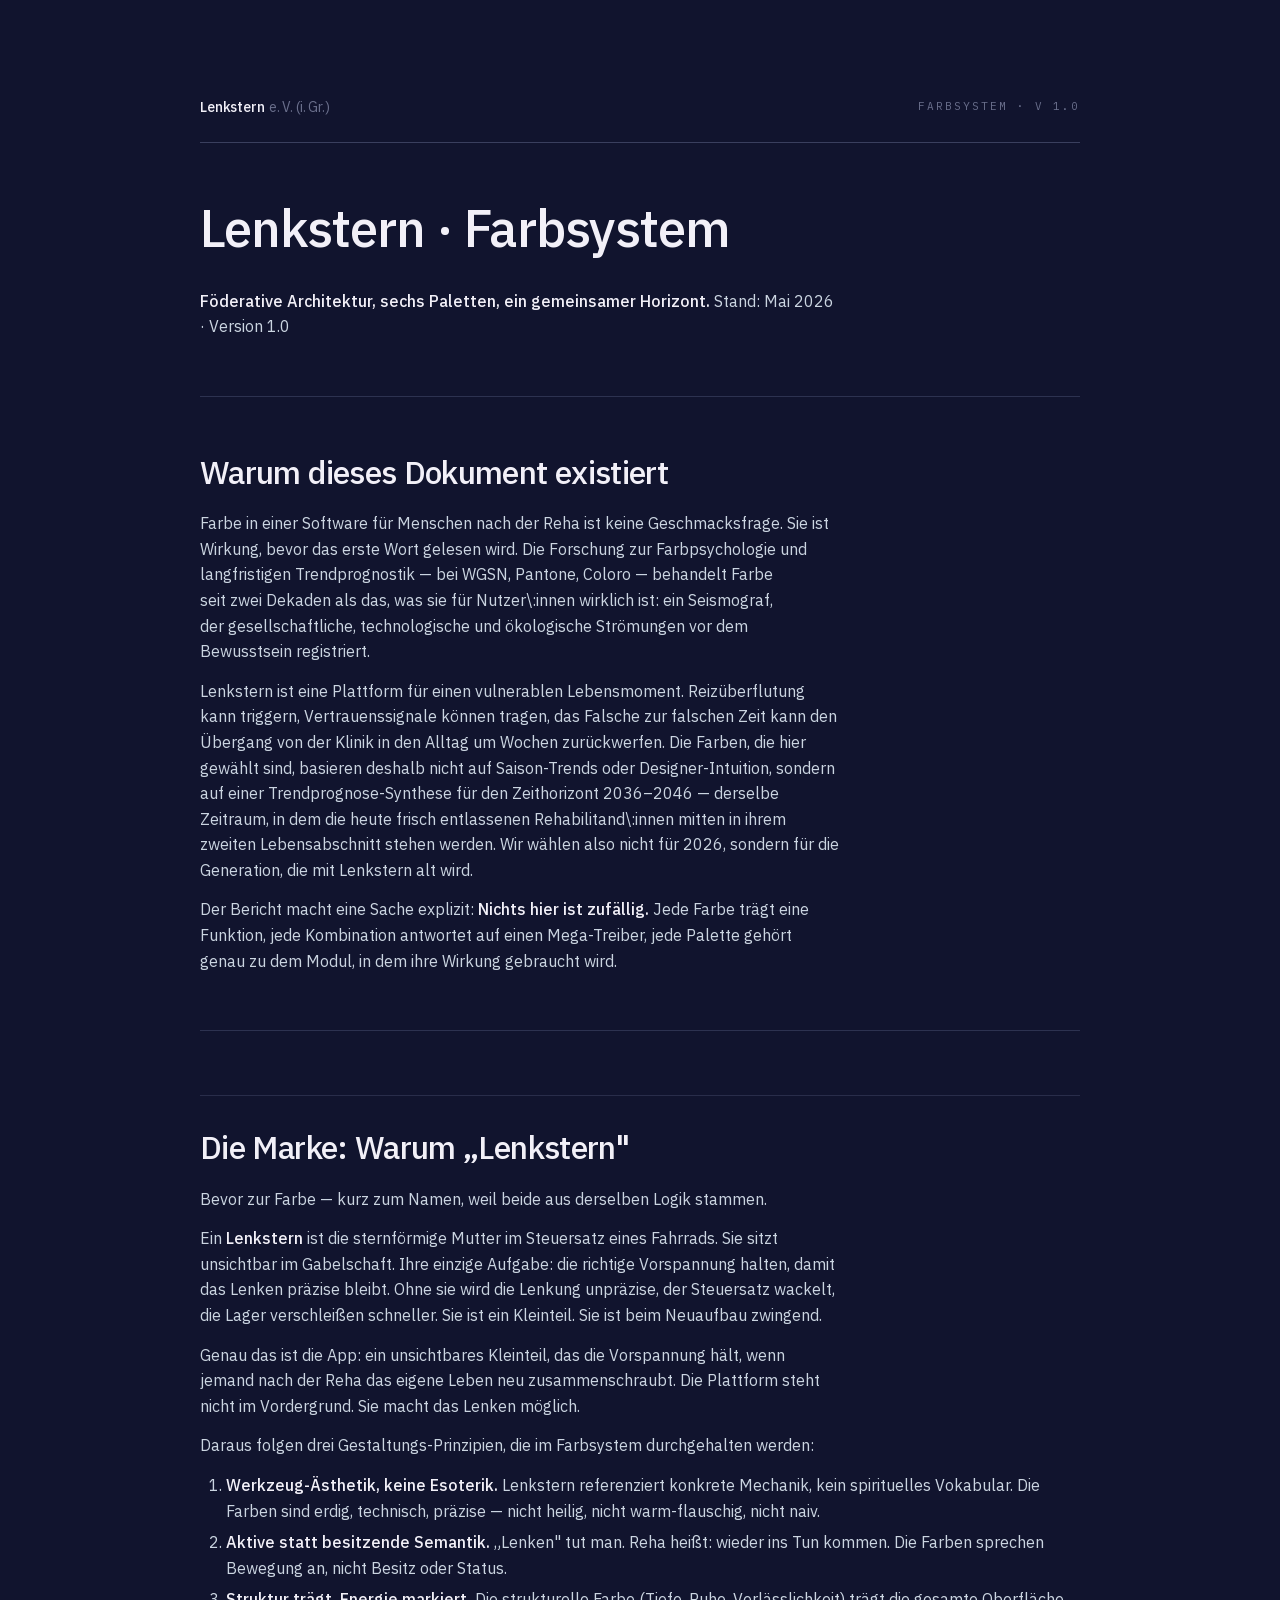
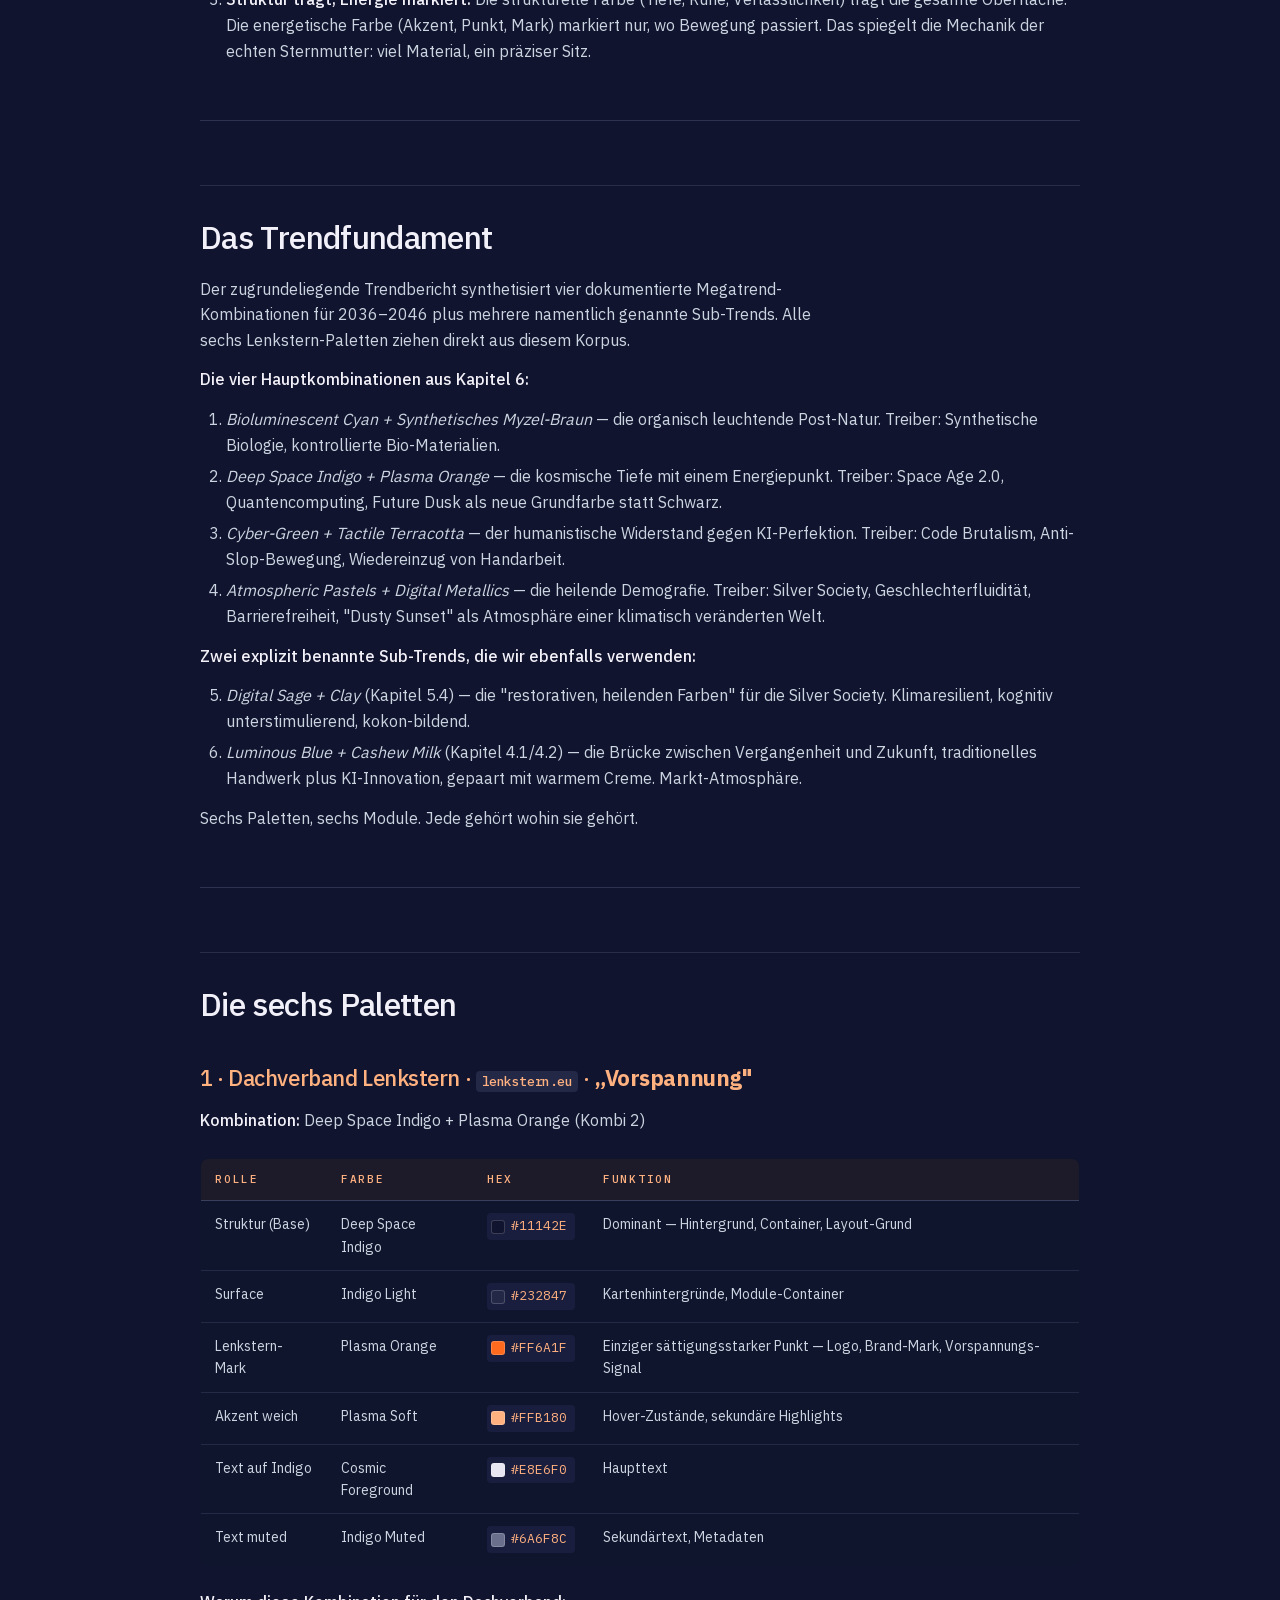
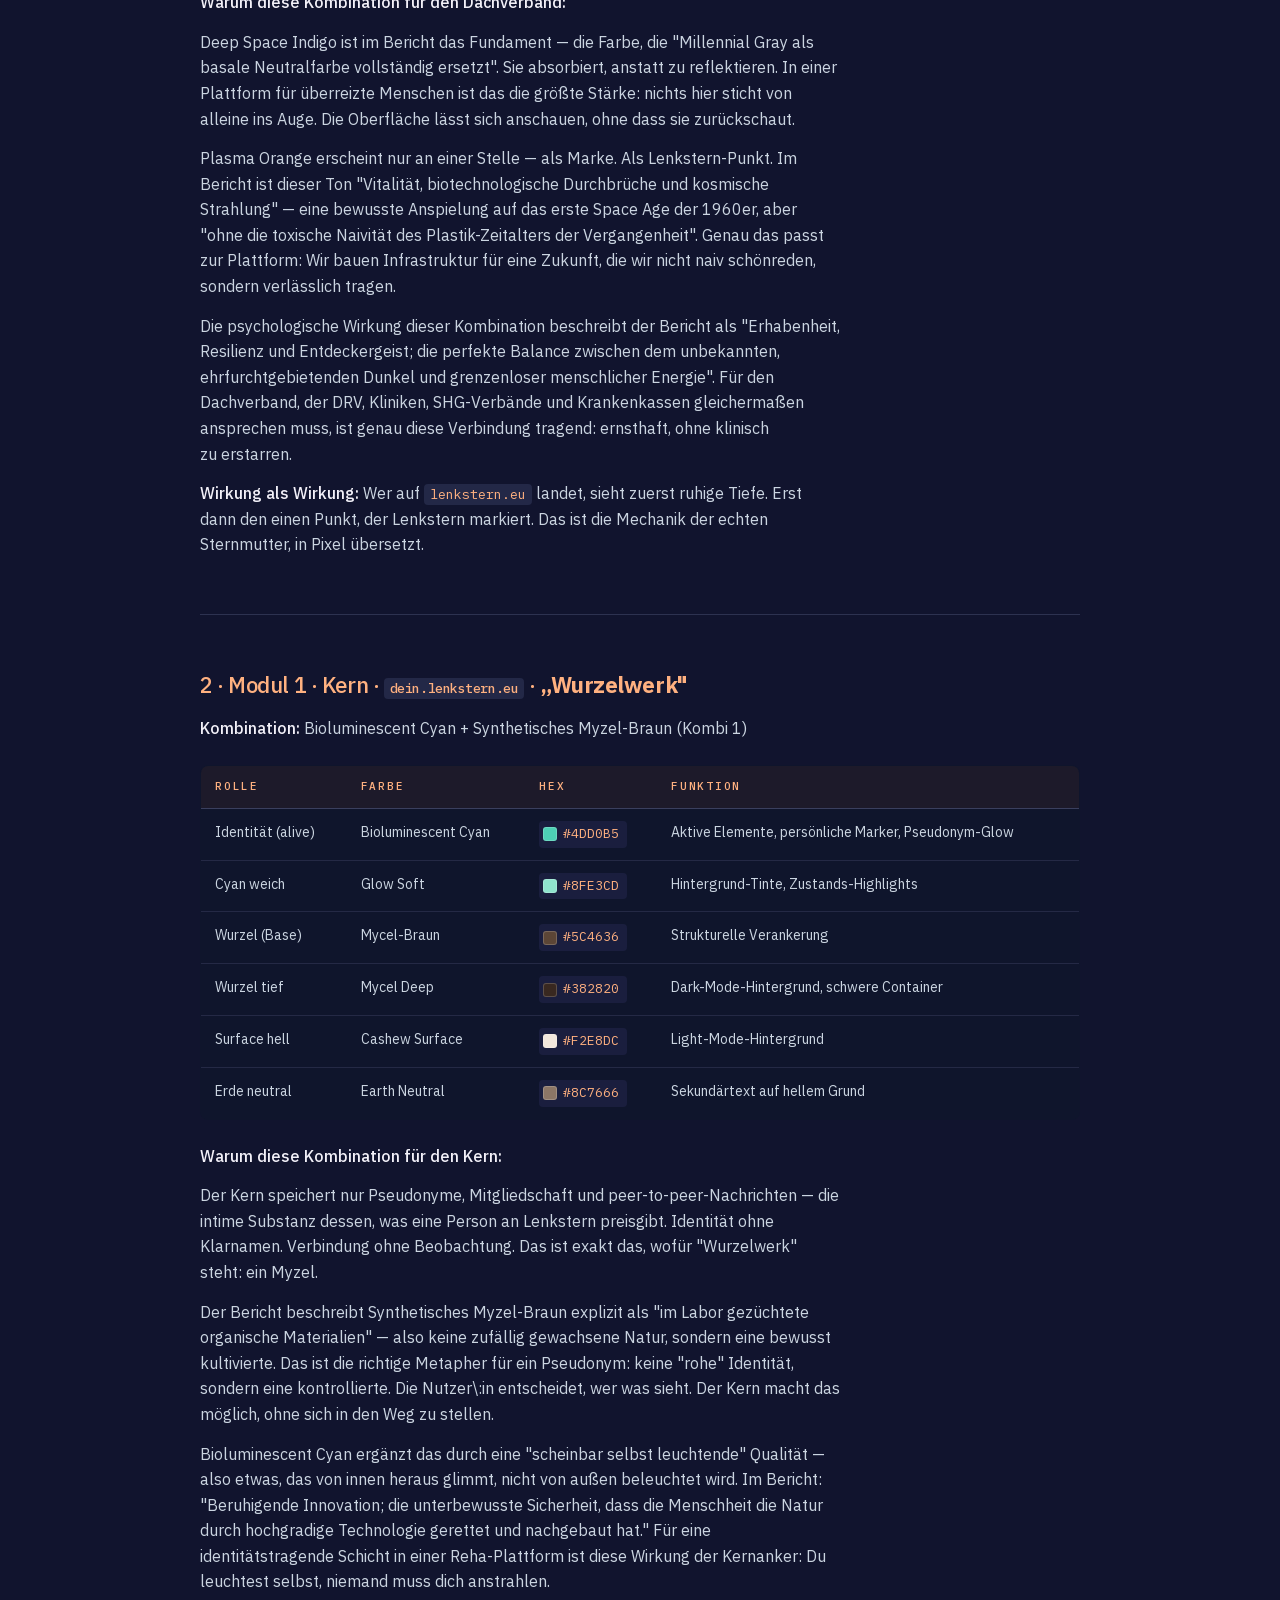
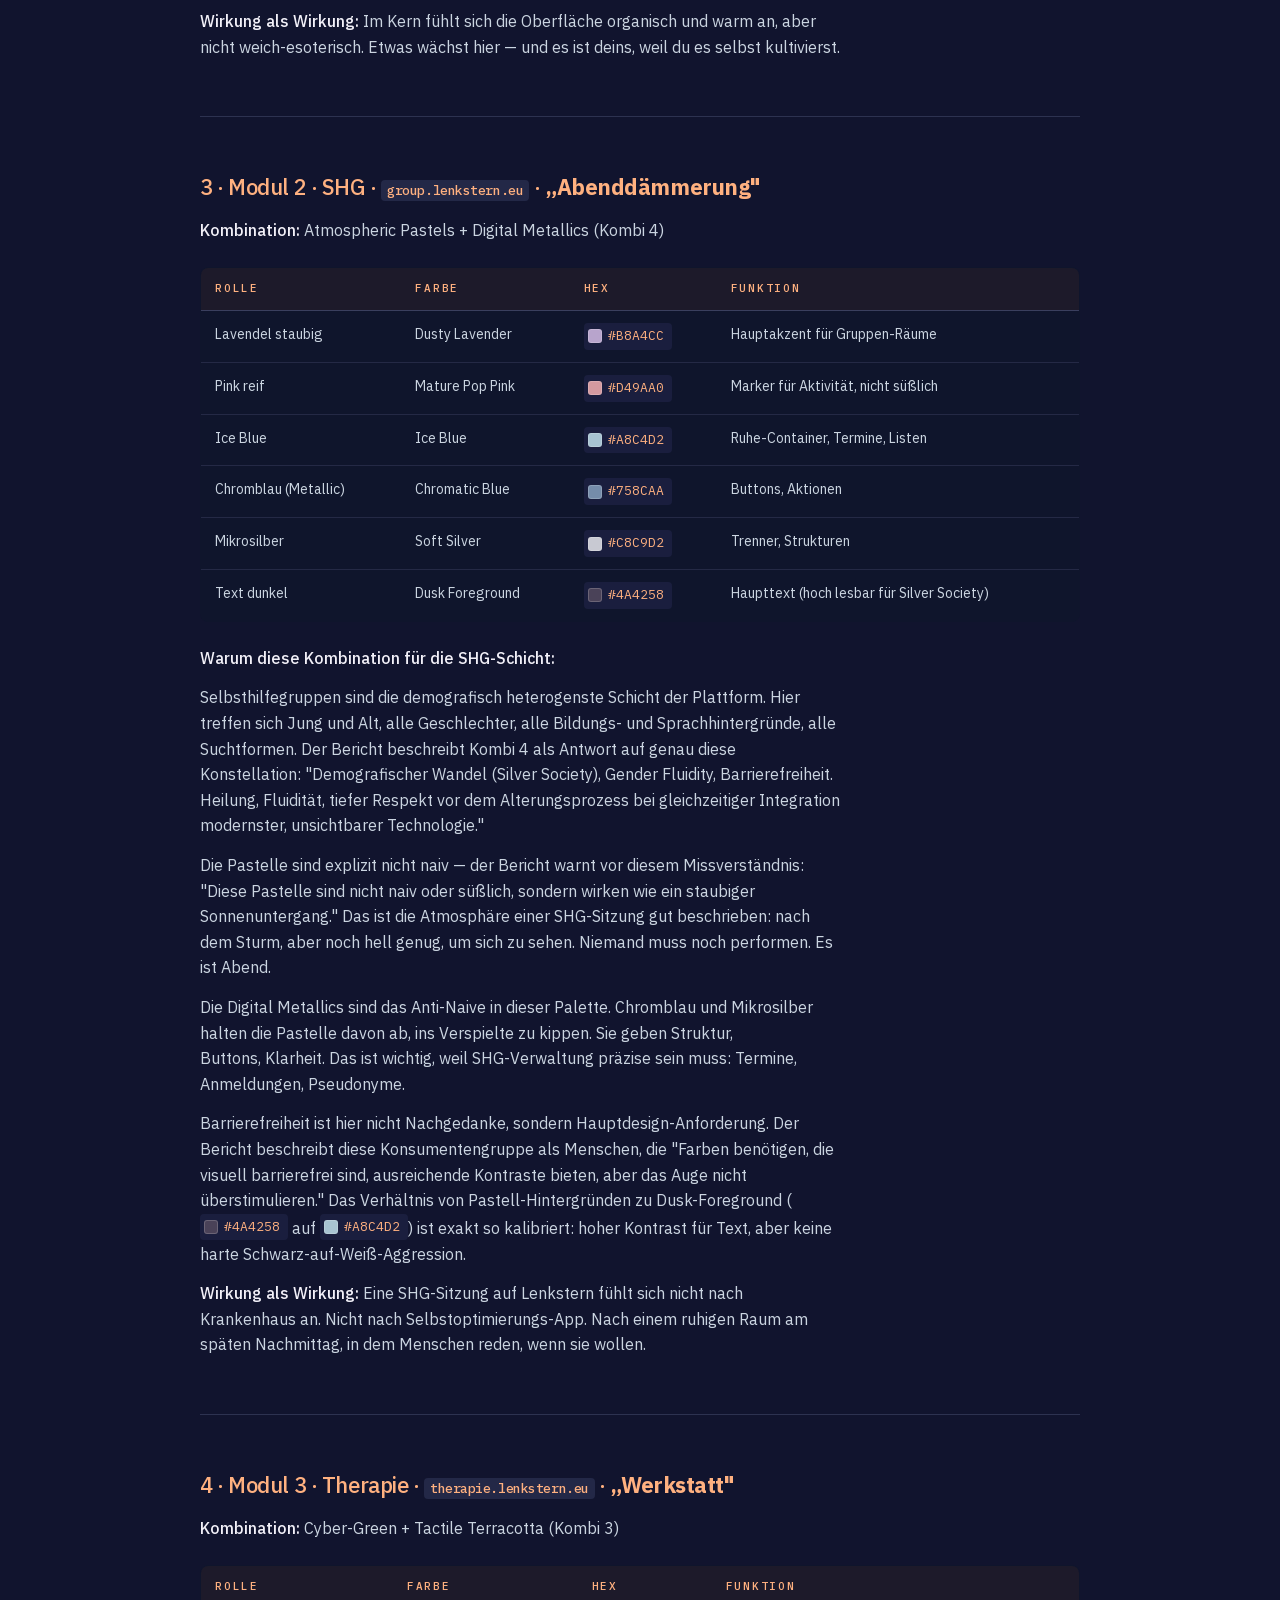
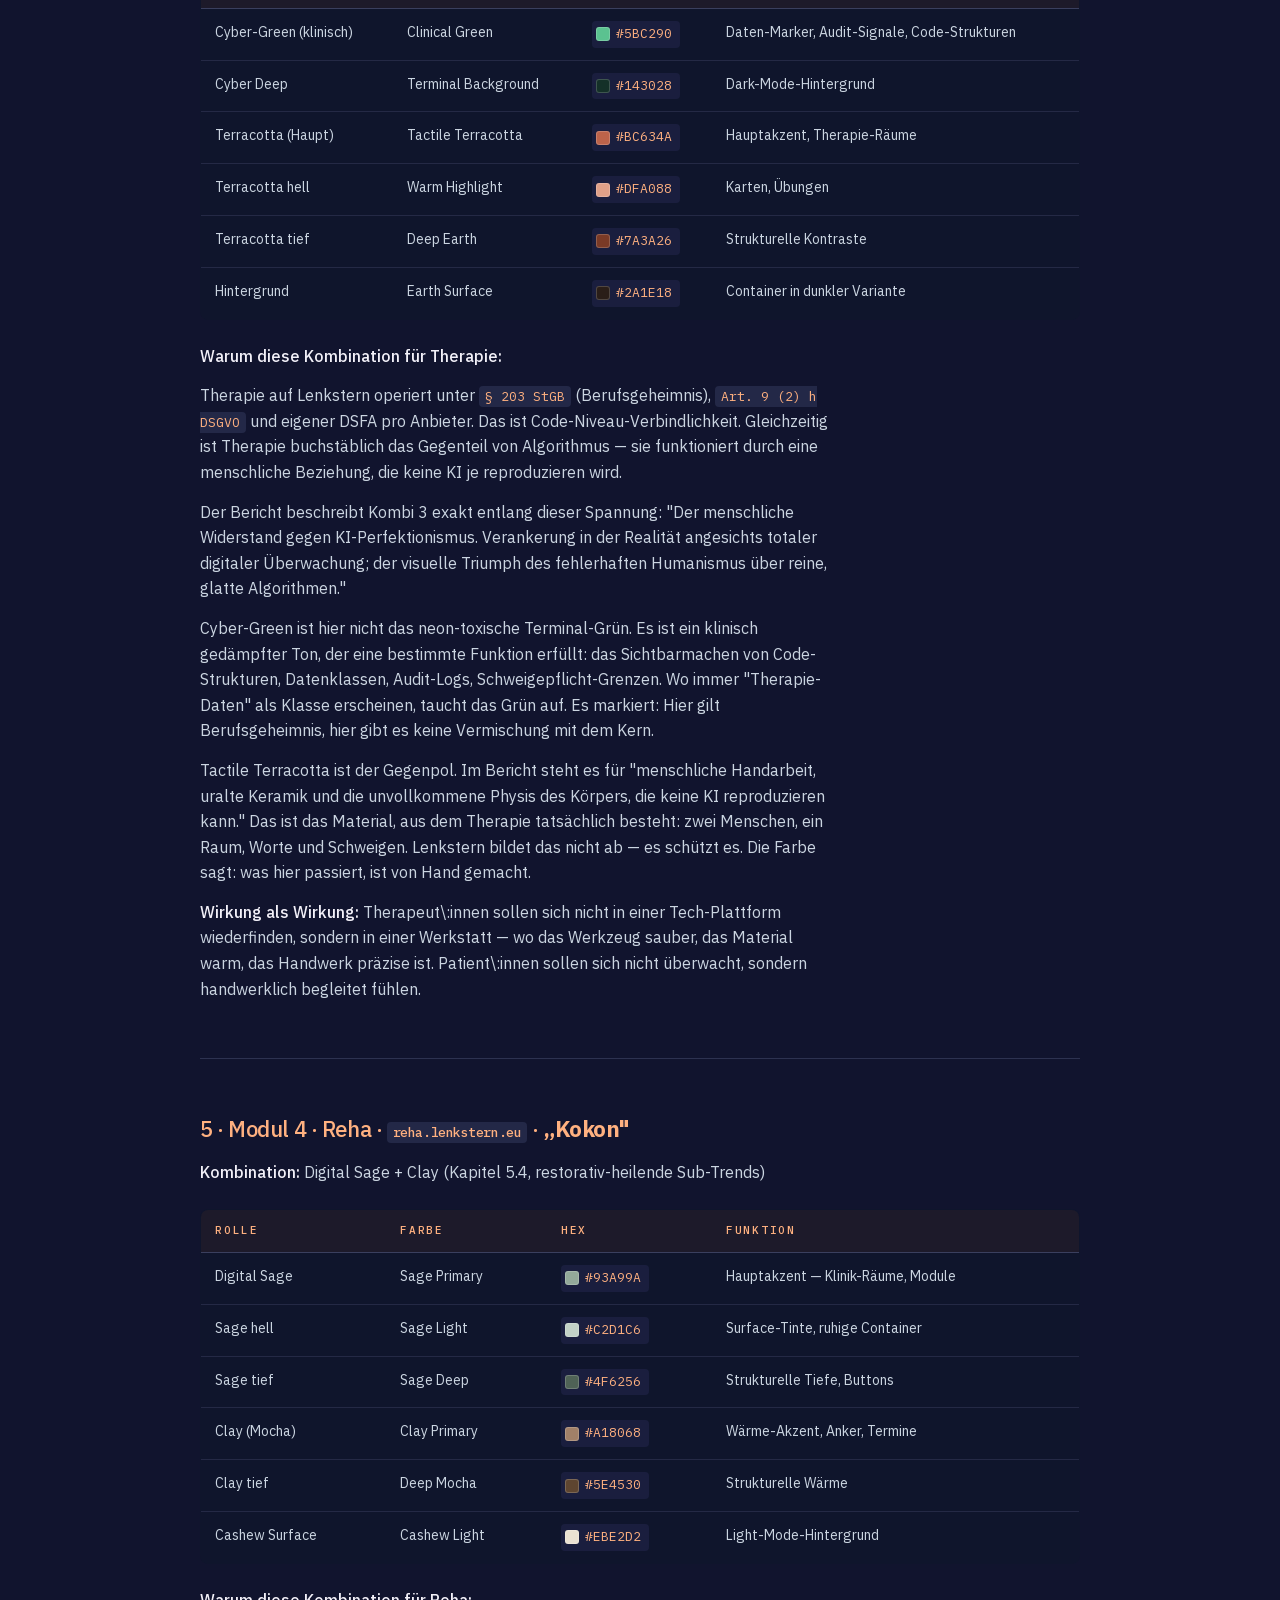
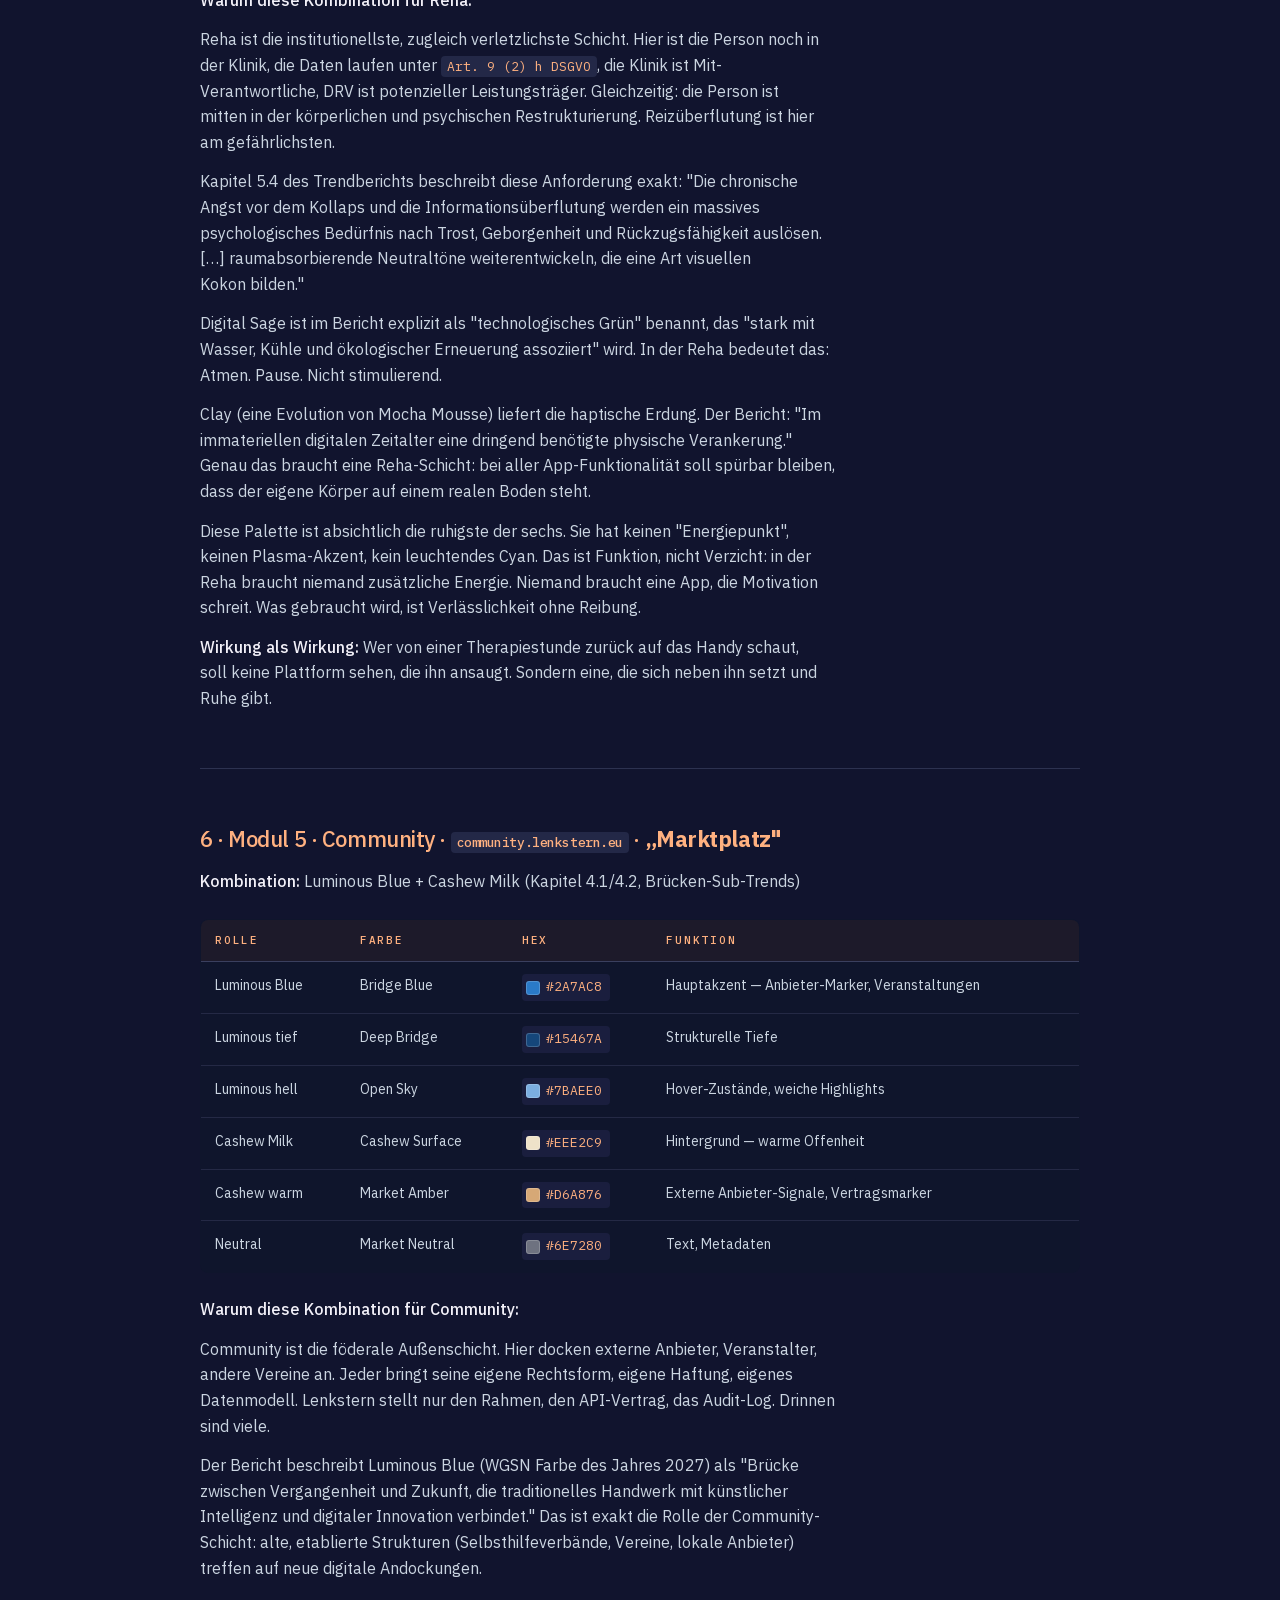
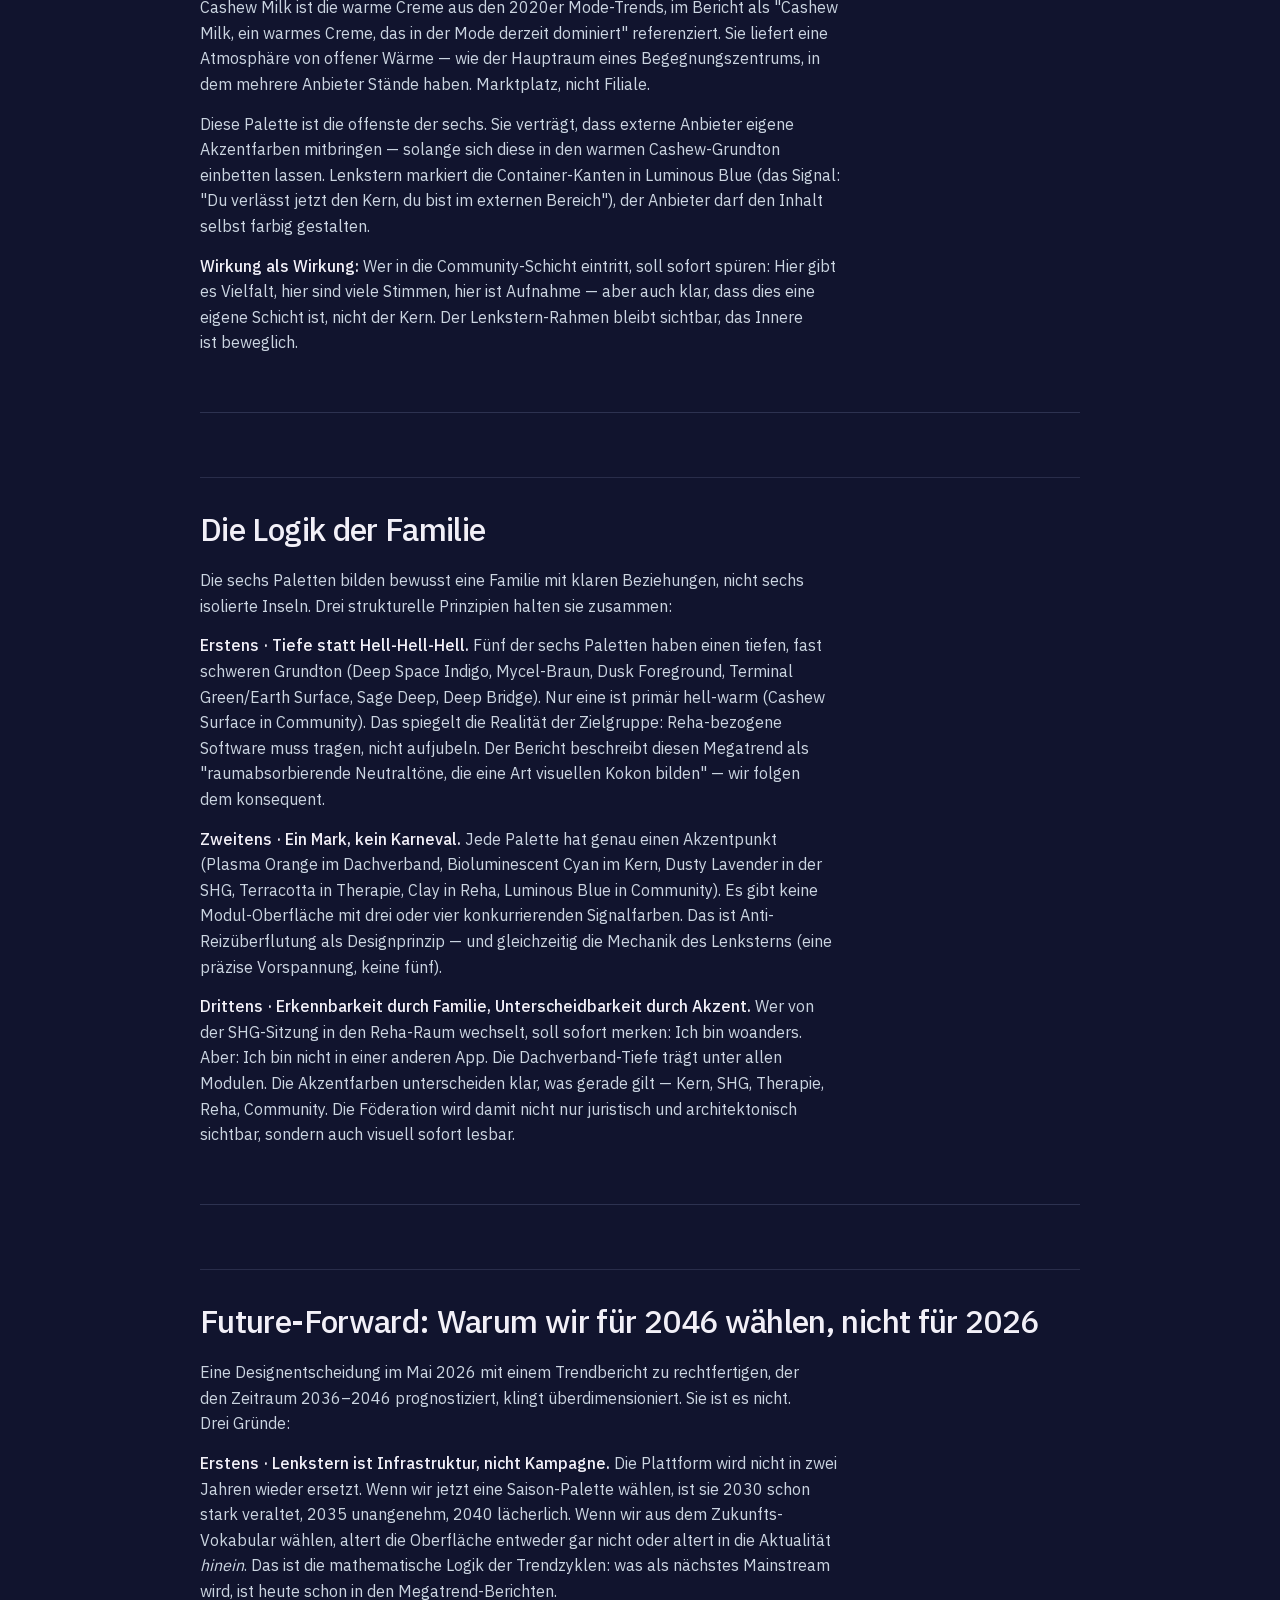
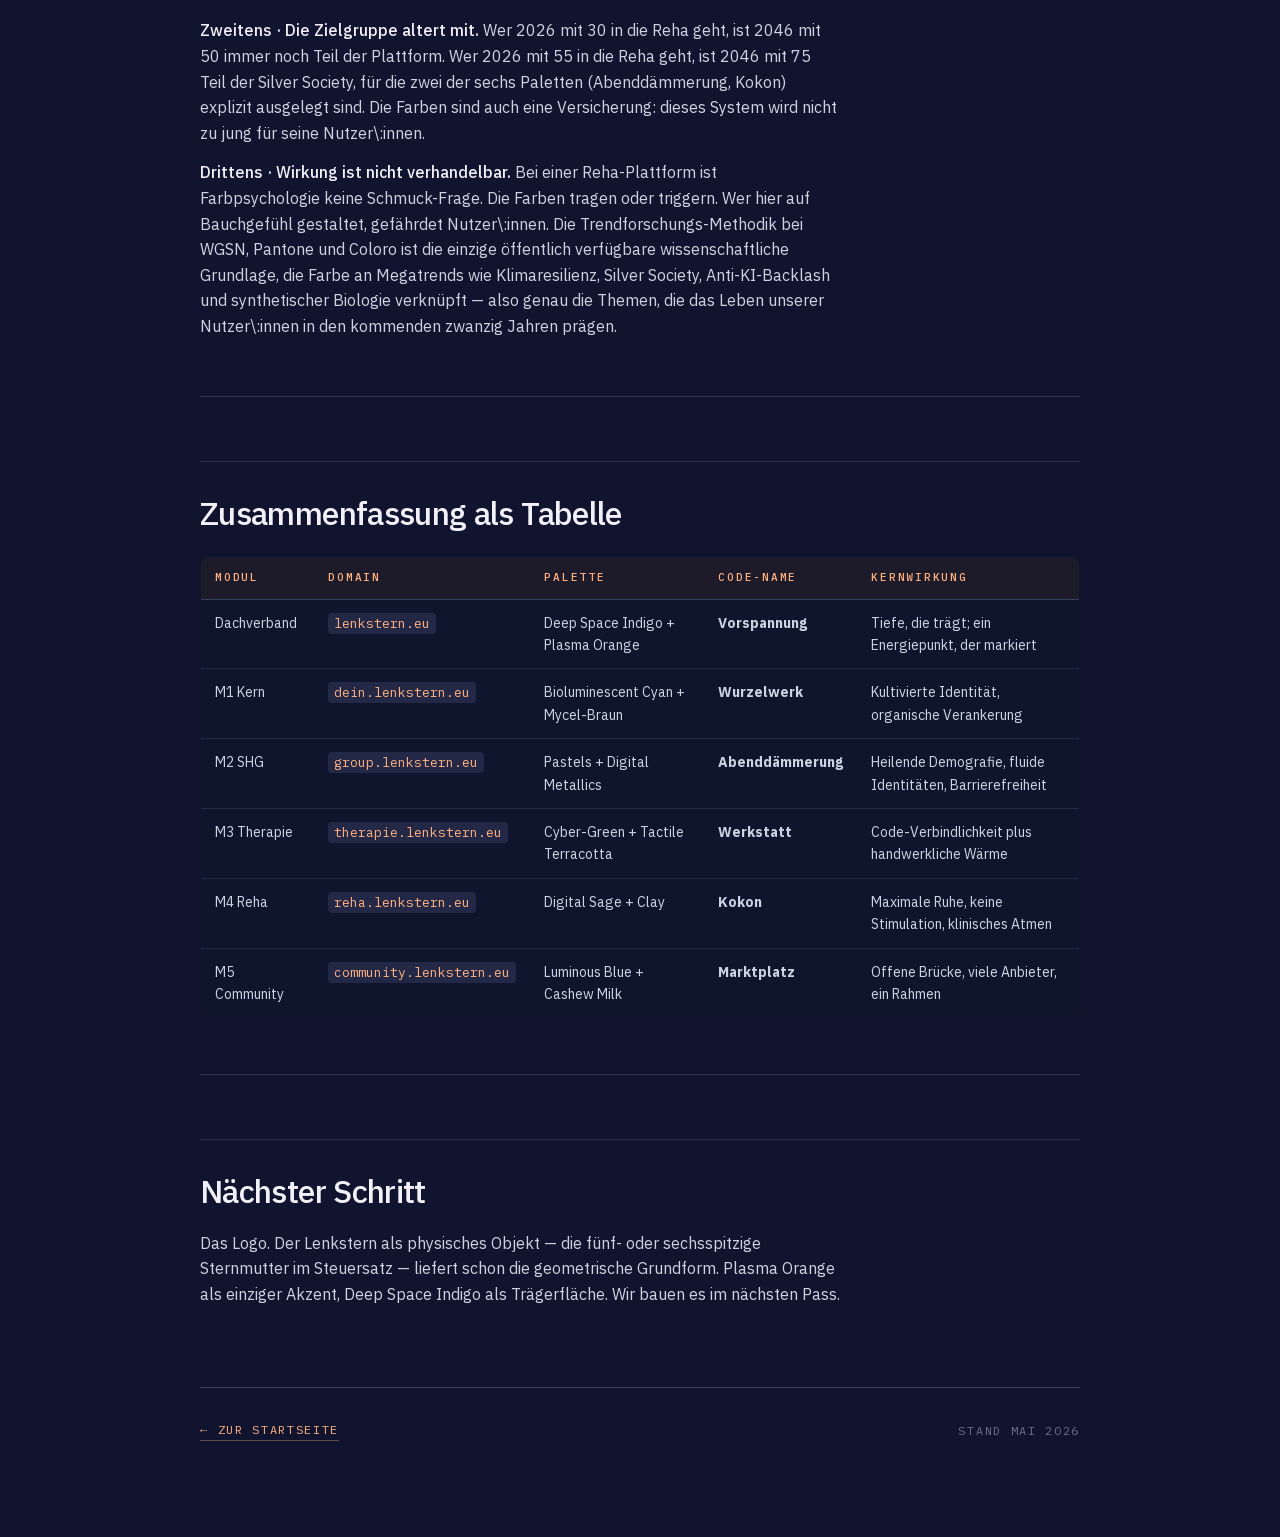
==== farbsystem/index.html @ 7a1fe24f "Landing: /farbsystem-Route deployen Generiert farbsystem/index.html aus Design/lenkstern-farbsystem." ====
<!doctype html>
<html lang="de">
<head>
<meta charset="utf-8" />
<meta name="viewport" content="width=device-width, initial-scale=1.0" />
<title>Farbsystem · Lenkstern</title>
<meta name="description" content="Das Farbsystem der Lenkstern-Plattform — sechs Paletten, sechs Module, ein gemeinsamer Horizont. Begruendet aus einer Trendprognose-Synthese fuer 2036-2046." />
<meta name="robots" content="index,follow" />
<link rel="preload" href="/assets/fonts/plex-sans-300-latin.woff2" as="font" type="font/woff2" crossorigin />
<link rel="preload" href="/assets/fonts/plex-serif-400-latin.woff2" as="font" type="font/woff2" crossorigin />
<link rel="stylesheet" href="/assets/fonts/fonts.css" />
<style>
  :root {
    --indigo-bg:    #11142E;
    --indigo-card:  #1a1e3e;
    --indigo-surf:  #232847;
    --indigo-border:#3a3f5e;
    --indigo-muted: #6A6F8C;
    --indigo-fg:    #E8E6F0;
    --indigo-fg-2:  #F2F0F8;
    --plasma:       #FF6A1F;
    --plasma-soft:  #FFB180;
    --plasma-deep:  #C24A0C;
    --maxw: 880px;
  }
  *, *::before, *::after { box-sizing: border-box; margin: 0; padding: 0; }
  html { -webkit-font-smoothing: antialiased; scroll-behavior: smooth; }
  body {
    background: var(--indigo-bg);
    color: var(--indigo-fg);
    font-family: 'IBM Plex Sans', system-ui, sans-serif;
    line-height: 1.6;
    min-height: 100vh;
    padding: clamp(40px, 8vw, 96px) clamp(20px, 4vw, 56px);
  }
  ::selection { background: var(--plasma); color: #fff; }
  a { color: var(--plasma-soft); border-bottom: 1px solid color-mix(in srgb, var(--plasma-soft) 35%, transparent); text-decoration: none; }
  a:hover { color: var(--plasma); border-bottom-color: var(--plasma); }
  main { max-width: var(--maxw); margin: 0 auto; }
  .topbar {
    display: flex; justify-content: space-between; align-items: center;
    margin-bottom: 56px;
    padding-bottom: 24px;
    border-bottom: 1px solid var(--indigo-border);
  }
  .topbar .brand {
    font-size: 14px; font-weight: 500;
    letter-spacing: -0.01em;
    color: var(--indigo-fg-2);
    border-bottom: none;
  }
  .topbar .brand:hover { color: var(--plasma-soft); }
  .topbar .ev { color: var(--indigo-muted); font-weight: 400; margin-left: 4px; }
  .topbar nav { font-family: 'IBM Plex Mono', monospace; font-size: 11px; letter-spacing: 0.18em; text-transform: uppercase; color: var(--indigo-muted); }
  h1, h2, h3, h4 {
    font-family: 'IBM Plex Sans', sans-serif;
    color: var(--indigo-fg-2);
    letter-spacing: -0.02em;
    text-wrap: balance;
  }
  h1 { font-size: clamp(34px, 4.6vw, 52px); line-height: 1.1; font-weight: 500; margin: 0 0 32px; }
  h2 { font-size: clamp(24px, 2.8vw, 32px); line-height: 1.2; font-weight: 500; margin: 64px 0 20px; padding-top: 32px; border-top: 1px solid color-mix(in srgb, var(--indigo-border) 60%, transparent); }
  h2:first-of-type { border-top: none; padding-top: 0; margin-top: 48px; }
  h3 { font-size: clamp(19px, 2vw, 22px); line-height: 1.3; font-weight: 500; margin: 40px 0 16px; color: var(--plasma-soft); }
  h4 { font-size: 16px; font-weight: 500; margin: 24px 0 10px; }
  p { margin: 14px 0; color: #cbd5e1; max-width: 64ch; text-wrap: pretty; }
  p strong, li strong { color: var(--indigo-fg-2); font-weight: 500; }
  ul, ol { margin: 14px 0 14px 26px; }
  li { margin: 6px 0; color: #cbd5e1; }
  hr {
    border: none;
    margin: 56px 0;
    height: 1px;
    background: color-mix(in srgb, var(--indigo-border) 70%, transparent);
  }
  code {
    font-family: 'IBM Plex Mono', monospace;
    font-size: 13px;
    background: var(--indigo-surf);
    padding: 2px 6px;
    border-radius: 4px;
    color: var(--plasma-soft);
  }
  .hexcode { display: inline-flex; align-items: center; gap: 6px; background: var(--indigo-card); padding: 3px 8px 3px 4px; }
  .swatch {
    display: inline-block;
    width: 14px; height: 14px;
    border-radius: 3px;
    border: 1px solid rgba(255,255,255,0.18);
    flex-shrink: 0;
  }
  table {
    border-collapse: collapse;
    margin: 24px 0;
    width: 100%;
    font-size: 14px;
    background: rgba(15,23,42,0.45);
    border: 1px solid var(--indigo-border);
    border-radius: 8px;
    overflow: hidden;
  }
  thead { background: rgba(255,106,31,0.06); }
  th {
    text-align: left;
    padding: 12px 14px;
    font-family: 'IBM Plex Mono', monospace;
    font-size: 11px;
    letter-spacing: 0.16em;
    text-transform: uppercase;
    color: var(--plasma-soft);
    font-weight: 500;
    border-bottom: 1px solid var(--indigo-border);
  }
  td {
    padding: 12px 14px;
    border-top: 1px solid color-mix(in srgb, var(--indigo-border) 50%, transparent);
    color: #cbd5e1;
    vertical-align: top;
  }
  tr:first-child td { border-top: none; }
  blockquote {
    margin: 20px 0;
    padding: 16px 22px;
    border-left: 3px solid var(--plasma);
    background: rgba(255,106,31,0.04);
    color: var(--indigo-fg);
  }
  blockquote p { color: var(--indigo-fg); }
  .footer-back {
    margin-top: 80px;
    padding-top: 32px;
    border-top: 1px solid var(--indigo-border);
    font-family: 'IBM Plex Mono', monospace;
    font-size: 12px;
    letter-spacing: 0.14em;
    text-transform: uppercase;
    color: var(--indigo-muted);
    display: flex;
    justify-content: space-between;
    align-items: center;
  }
</style>
</head>
<body>
<main>
  <div class="topbar">
    <a href="/" class="brand">Lenkstern<span class="ev">e.&nbsp;V. (i.&nbsp;Gr.)</span></a>
    <nav>Farbsystem · V 1.0</nav>
  </div>
  <h1 id="lenkstern-farbsystem">Lenkstern · Farbsystem</h1>
<p><strong>Föderative Architektur, sechs Paletten, ein gemeinsamer Horizont.</strong>
Stand: Mai 2026 · Version 1.0</p>
<hr />
<h2 id="warum-dieses-dokument-existiert">Warum dieses Dokument existiert</h2>
<p>Farbe in einer Software für Menschen nach der Reha ist keine Geschmacksfrage. Sie ist Wirkung, bevor das erste Wort gelesen wird. Die Forschung zur Farbpsychologie und langfristigen Trendprognostik — bei WGSN, Pantone, Coloro — behandelt Farbe seit zwei Dekaden als das, was sie für Nutzer\:innen wirklich ist: ein Seismograf, der gesellschaftliche, technologische und ökologische Strömungen vor dem Bewusstsein registriert.</p>
<p>Lenkstern ist eine Plattform für einen vulnerablen Lebensmoment. Reizüberflutung kann triggern, Vertrauenssignale können tragen, das Falsche zur falschen Zeit kann den Übergang von der Klinik in den Alltag um Wochen zurückwerfen. Die Farben, die hier gewählt sind, basieren deshalb nicht auf Saison-Trends oder Designer-Intuition, sondern auf einer Trendprognose-Synthese für den Zeithorizont 2036–2046 — derselbe Zeitraum, in dem die heute frisch entlassenen Rehabilitand\:innen mitten in ihrem zweiten Lebensabschnitt stehen werden. Wir wählen also nicht für 2026, sondern für die Generation, die mit Lenkstern alt wird.</p>
<p>Der Bericht macht eine Sache explizit: <strong>Nichts hier ist zufällig.</strong> Jede Farbe trägt eine Funktion, jede Kombination antwortet auf einen Mega-Treiber, jede Palette gehört genau zu dem Modul, in dem ihre Wirkung gebraucht wird.</p>
<hr />
<h2 id="die-marke-warum-lenkstern">Die Marke: Warum „Lenkstern"</h2>
<p>Bevor zur Farbe — kurz zum Namen, weil beide aus derselben Logik stammen.</p>
<p>Ein <strong>Lenkstern</strong> ist die sternförmige Mutter im Steuersatz eines Fahrrads. Sie sitzt unsichtbar im Gabelschaft. Ihre einzige Aufgabe: die richtige Vorspannung halten, damit das Lenken präzise bleibt. Ohne sie wird die Lenkung unpräzise, der Steuersatz wackelt, die Lager verschleißen schneller. Sie ist ein Kleinteil. Sie ist beim Neuaufbau zwingend.</p>
<p>Genau das ist die App: ein unsichtbares Kleinteil, das die Vorspannung hält, wenn jemand nach der Reha das eigene Leben neu zusammenschraubt. Die Plattform steht nicht im Vordergrund. Sie macht das Lenken möglich.</p>
<p>Daraus folgen drei Gestaltungs-Prinzipien, die im Farbsystem durchgehalten werden:</p>
<ol>
<li><strong>Werkzeug-Ästhetik, keine Esoterik.</strong> Lenkstern referenziert konkrete Mechanik, kein spirituelles Vokabular. Die Farben sind erdig, technisch, präzise — nicht heilig, nicht warm-flauschig, nicht naiv.</li>
<li><strong>Aktive statt besitzende Semantik.</strong> „Lenken" tut man. Reha heißt: wieder ins Tun kommen. Die Farben sprechen Bewegung an, nicht Besitz oder Status.</li>
<li><strong>Struktur trägt, Energie markiert.</strong> Die strukturelle Farbe (Tiefe, Ruhe, Verlässlichkeit) trägt die gesamte Oberfläche. Die energetische Farbe (Akzent, Punkt, Mark) markiert nur, wo Bewegung passiert. Das spiegelt die Mechanik der echten Sternmutter: viel Material, ein präziser Sitz.</li>
</ol>
<hr />
<h2 id="das-trendfundament">Das Trendfundament</h2>
<p>Der zugrundeliegende Trendbericht synthetisiert vier dokumentierte Megatrend-Kombinationen für 2036–2046 plus mehrere namentlich genannte Sub-Trends. Alle sechs Lenkstern-Paletten ziehen direkt aus diesem Korpus.</p>
<p><strong>Die vier Hauptkombinationen aus Kapitel 6:</strong></p>
<ol>
<li><em>Bioluminescent Cyan + Synthetisches Myzel-Braun</em> — die organisch leuchtende Post-Natur. Treiber: Synthetische Biologie, kontrollierte Bio-Materialien.</li>
<li><em>Deep Space Indigo + Plasma Orange</em> — die kosmische Tiefe mit einem Energiepunkt. Treiber: Space Age 2.0, Quantencomputing, Future Dusk als neue Grundfarbe statt Schwarz.</li>
<li><em>Cyber-Green + Tactile Terracotta</em> — der humanistische Widerstand gegen KI-Perfektion. Treiber: Code Brutalism, Anti-Slop-Bewegung, Wiedereinzug von Handarbeit.</li>
<li><em>Atmospheric Pastels + Digital Metallics</em> — die heilende Demografie. Treiber: Silver Society, Geschlechterfluidität, Barrierefreiheit, "Dusty Sunset" als Atmosphäre einer klimatisch veränderten Welt.</li>
</ol>
<p><strong>Zwei explizit benannte Sub-Trends, die wir ebenfalls verwenden:</strong></p>
<ol start="5">
<li><em>Digital Sage + Clay</em> (Kapitel 5.4) — die "restorativen, heilenden Farben" für die Silver Society. Klimaresilient, kognitiv unterstimulierend, kokon-bildend.</li>
<li><em>Luminous Blue + Cashew Milk</em> (Kapitel 4.1/4.2) — die Brücke zwischen Vergangenheit und Zukunft, traditionelles Handwerk plus KI-Innovation, gepaart mit warmem Creme. Markt-Atmosphäre.</li>
</ol>
<p>Sechs Paletten, sechs Module. Jede gehört wohin sie gehört.</p>
<hr />
<h2 id="die-sechs-paletten">Die sechs Paletten</h2>
<h3 id="1-dachverband-lenkstern-lenksterneu-vorspannung">1 · Dachverband Lenkstern · <code>lenkstern.eu</code> · <strong>„Vorspannung"</strong></h3>
<p><strong>Kombination:</strong> Deep Space Indigo + Plasma Orange (Kombi 2)</p>
<table>
<thead>
<tr>
<th>Rolle</th>
<th>Farbe</th>
<th>HEX</th>
<th>Funktion</th>
</tr>
</thead>
<tbody>
<tr>
<td>Struktur (Base)</td>
<td>Deep Space Indigo</td>
<td><code class="hexcode"><span class="swatch" style="background:#11142E"></span>#11142E</code></td>
<td>Dominant — Hintergrund, Container, Layout-Grund</td>
</tr>
<tr>
<td>Surface</td>
<td>Indigo Light</td>
<td><code class="hexcode"><span class="swatch" style="background:#232847"></span>#232847</code></td>
<td>Kartenhintergründe, Module-Container</td>
</tr>
<tr>
<td>Lenkstern-Mark</td>
<td>Plasma Orange</td>
<td><code class="hexcode"><span class="swatch" style="background:#FF6A1F"></span>#FF6A1F</code></td>
<td>Einziger sättigungsstarker Punkt — Logo, Brand-Mark, Vorspannungs-Signal</td>
</tr>
<tr>
<td>Akzent weich</td>
<td>Plasma Soft</td>
<td><code class="hexcode"><span class="swatch" style="background:#FFB180"></span>#FFB180</code></td>
<td>Hover-Zustände, sekundäre Highlights</td>
</tr>
<tr>
<td>Text auf Indigo</td>
<td>Cosmic Foreground</td>
<td><code class="hexcode"><span class="swatch" style="background:#E8E6F0"></span>#E8E6F0</code></td>
<td>Haupttext</td>
</tr>
<tr>
<td>Text muted</td>
<td>Indigo Muted</td>
<td><code class="hexcode"><span class="swatch" style="background:#6A6F8C"></span>#6A6F8C</code></td>
<td>Sekundärtext, Metadaten</td>
</tr>
</tbody>
</table>
<p><strong>Warum diese Kombination für den Dachverband:</strong></p>
<p>Deep Space Indigo ist im Bericht das Fundament — die Farbe, die "Millennial Gray als basale Neutralfarbe vollständig ersetzt". Sie absorbiert, anstatt zu reflektieren. In einer Plattform für überreizte Menschen ist das die größte Stärke: nichts hier sticht von alleine ins Auge. Die Oberfläche lässt sich anschauen, ohne dass sie zurückschaut.</p>
<p>Plasma Orange erscheint nur an einer Stelle — als Marke. Als Lenkstern-Punkt. Im Bericht ist dieser Ton "Vitalität, biotechnologische Durchbrüche und kosmische Strahlung" — eine bewusste Anspielung auf das erste Space Age der 1960er, aber "ohne die toxische Naivität des Plastik-Zeitalters der Vergangenheit". Genau das passt zur Plattform: Wir bauen Infrastruktur für eine Zukunft, die wir nicht naiv schönreden, sondern verlässlich tragen.</p>
<p>Die psychologische Wirkung dieser Kombination beschreibt der Bericht als "Erhabenheit, Resilienz und Entdeckergeist; die perfekte Balance zwischen dem unbekannten, ehrfurchtgebietenden Dunkel und grenzenloser menschlicher Energie". Für den Dachverband, der DRV, Kliniken, SHG-Verbände und Krankenkassen gleichermaßen ansprechen muss, ist genau diese Verbindung tragend: ernsthaft, ohne klinisch zu erstarren.</p>
<p><strong>Wirkung als Wirkung:</strong> Wer auf <code>lenkstern.eu</code> landet, sieht zuerst ruhige Tiefe. Erst dann den einen Punkt, der Lenkstern markiert. Das ist die Mechanik der echten Sternmutter, in Pixel übersetzt.</p>
<hr />
<h3 id="2-modul-1-kern-deinlenksterneu-wurzelwerk">2 · Modul 1 · Kern · <code>dein.lenkstern.eu</code> · <strong>„Wurzelwerk"</strong></h3>
<p><strong>Kombination:</strong> Bioluminescent Cyan + Synthetisches Myzel-Braun (Kombi 1)</p>
<table>
<thead>
<tr>
<th>Rolle</th>
<th>Farbe</th>
<th>HEX</th>
<th>Funktion</th>
</tr>
</thead>
<tbody>
<tr>
<td>Identität (alive)</td>
<td>Bioluminescent Cyan</td>
<td><code class="hexcode"><span class="swatch" style="background:#4DD0B5"></span>#4DD0B5</code></td>
<td>Aktive Elemente, persönliche Marker, Pseudonym-Glow</td>
</tr>
<tr>
<td>Cyan weich</td>
<td>Glow Soft</td>
<td><code class="hexcode"><span class="swatch" style="background:#8FE3CD"></span>#8FE3CD</code></td>
<td>Hintergrund-Tinte, Zustands-Highlights</td>
</tr>
<tr>
<td>Wurzel (Base)</td>
<td>Mycel-Braun</td>
<td><code class="hexcode"><span class="swatch" style="background:#5C4636"></span>#5C4636</code></td>
<td>Strukturelle Verankerung</td>
</tr>
<tr>
<td>Wurzel tief</td>
<td>Mycel Deep</td>
<td><code class="hexcode"><span class="swatch" style="background:#382820"></span>#382820</code></td>
<td>Dark-Mode-Hintergrund, schwere Container</td>
</tr>
<tr>
<td>Surface hell</td>
<td>Cashew Surface</td>
<td><code class="hexcode"><span class="swatch" style="background:#F2E8DC"></span>#F2E8DC</code></td>
<td>Light-Mode-Hintergrund</td>
</tr>
<tr>
<td>Erde neutral</td>
<td>Earth Neutral</td>
<td><code class="hexcode"><span class="swatch" style="background:#8C7666"></span>#8C7666</code></td>
<td>Sekundärtext auf hellem Grund</td>
</tr>
</tbody>
</table>
<p><strong>Warum diese Kombination für den Kern:</strong></p>
<p>Der Kern speichert nur Pseudonyme, Mitgliedschaft und peer-to-peer-Nachrichten — die intime Substanz dessen, was eine Person an Lenkstern preisgibt. Identität ohne Klarnamen. Verbindung ohne Beobachtung. Das ist exakt das, wofür "Wurzelwerk" steht: ein Myzel.</p>
<p>Der Bericht beschreibt Synthetisches Myzel-Braun explizit als "im Labor gezüchtete organische Materialien" — also keine zufällig gewachsene Natur, sondern eine bewusst kultivierte. Das ist die richtige Metapher für ein Pseudonym: keine "rohe" Identität, sondern eine kontrollierte. Die Nutzer\:in entscheidet, wer was sieht. Der Kern macht das möglich, ohne sich in den Weg zu stellen.</p>
<p>Bioluminescent Cyan ergänzt das durch eine "scheinbar selbst leuchtende" Qualität — also etwas, das von innen heraus glimmt, nicht von außen beleuchtet wird. Im Bericht: "Beruhigende Innovation; die unterbewusste Sicherheit, dass die Menschheit die Natur durch hochgradige Technologie gerettet und nachgebaut hat." Für eine identitätstragende Schicht in einer Reha-Plattform ist diese Wirkung der Kernanker: Du leuchtest selbst, niemand muss dich anstrahlen.</p>
<p><strong>Wirkung als Wirkung:</strong> Im Kern fühlt sich die Oberfläche organisch und warm an, aber nicht weich-esoterisch. Etwas wächst hier — und es ist deins, weil du es selbst kultivierst.</p>
<hr />
<h3 id="3-modul-2-shg-grouplenksterneu-abenddammerung">3 · Modul 2 · SHG · <code>group.lenkstern.eu</code> · <strong>„Abenddämmerung"</strong></h3>
<p><strong>Kombination:</strong> Atmospheric Pastels + Digital Metallics (Kombi 4)</p>
<table>
<thead>
<tr>
<th>Rolle</th>
<th>Farbe</th>
<th>HEX</th>
<th>Funktion</th>
</tr>
</thead>
<tbody>
<tr>
<td>Lavendel staubig</td>
<td>Dusty Lavender</td>
<td><code class="hexcode"><span class="swatch" style="background:#B8A4CC"></span>#B8A4CC</code></td>
<td>Hauptakzent für Gruppen-Räume</td>
</tr>
<tr>
<td>Pink reif</td>
<td>Mature Pop Pink</td>
<td><code class="hexcode"><span class="swatch" style="background:#D49AA0"></span>#D49AA0</code></td>
<td>Marker für Aktivität, nicht süßlich</td>
</tr>
<tr>
<td>Ice Blue</td>
<td>Ice Blue</td>
<td><code class="hexcode"><span class="swatch" style="background:#A8C4D2"></span>#A8C4D2</code></td>
<td>Ruhe-Container, Termine, Listen</td>
</tr>
<tr>
<td>Chromblau (Metallic)</td>
<td>Chromatic Blue</td>
<td><code class="hexcode"><span class="swatch" style="background:#758CAA"></span>#758CAA</code></td>
<td>Buttons, Aktionen</td>
</tr>
<tr>
<td>Mikrosilber</td>
<td>Soft Silver</td>
<td><code class="hexcode"><span class="swatch" style="background:#C8C9D2"></span>#C8C9D2</code></td>
<td>Trenner, Strukturen</td>
</tr>
<tr>
<td>Text dunkel</td>
<td>Dusk Foreground</td>
<td><code class="hexcode"><span class="swatch" style="background:#4A4258"></span>#4A4258</code></td>
<td>Haupttext (hoch lesbar für Silver Society)</td>
</tr>
</tbody>
</table>
<p><strong>Warum diese Kombination für die SHG-Schicht:</strong></p>
<p>Selbsthilfegruppen sind die demografisch heterogenste Schicht der Plattform. Hier treffen sich Jung und Alt, alle Geschlechter, alle Bildungs- und Sprachhintergründe, alle Suchtformen. Der Bericht beschreibt Kombi 4 als Antwort auf genau diese Konstellation: "Demografischer Wandel (Silver Society), Gender Fluidity, Barrierefreiheit. Heilung, Fluidität, tiefer Respekt vor dem Alterungsprozess bei gleichzeitiger Integration modernster, unsichtbarer Technologie."</p>
<p>Die Pastelle sind explizit nicht naiv — der Bericht warnt vor diesem Missverständnis: "Diese Pastelle sind nicht naiv oder süßlich, sondern wirken wie ein staubiger Sonnenuntergang." Das ist die Atmosphäre einer SHG-Sitzung gut beschrieben: nach dem Sturm, aber noch hell genug, um sich zu sehen. Niemand muss noch performen. Es ist Abend.</p>
<p>Die Digital Metallics sind das Anti-Naive in dieser Palette. Chromblau und Mikrosilber halten die Pastelle davon ab, ins Verspielte zu kippen. Sie geben Struktur, Buttons, Klarheit. Das ist wichtig, weil SHG-Verwaltung präzise sein muss: Termine, Anmeldungen, Pseudonyme.</p>
<p>Barrierefreiheit ist hier nicht Nachgedanke, sondern Hauptdesign-Anforderung. Der Bericht beschreibt diese Konsumentengruppe als Menschen, die "Farben benötigen, die visuell barrierefrei sind, ausreichende Kontraste bieten, aber das Auge nicht überstimulieren." Das Verhältnis von Pastell-Hintergründen zu Dusk-Foreground (<code class="hexcode"><span class="swatch" style="background:#4A4258"></span>#4A4258</code> auf <code class="hexcode"><span class="swatch" style="background:#A8C4D2"></span>#A8C4D2</code>) ist exakt so kalibriert: hoher Kontrast für Text, aber keine harte Schwarz-auf-Weiß-Aggression.</p>
<p><strong>Wirkung als Wirkung:</strong> Eine SHG-Sitzung auf Lenkstern fühlt sich nicht nach Krankenhaus an. Nicht nach Selbstoptimierungs-App. Nach einem ruhigen Raum am späten Nachmittag, in dem Menschen reden, wenn sie wollen.</p>
<hr />
<h3 id="4-modul-3-therapie-therapielenksterneu-werkstatt">4 · Modul 3 · Therapie · <code>therapie.lenkstern.eu</code> · <strong>„Werkstatt"</strong></h3>
<p><strong>Kombination:</strong> Cyber-Green + Tactile Terracotta (Kombi 3)</p>
<table>
<thead>
<tr>
<th>Rolle</th>
<th>Farbe</th>
<th>HEX</th>
<th>Funktion</th>
</tr>
</thead>
<tbody>
<tr>
<td>Cyber-Green (klinisch)</td>
<td>Clinical Green</td>
<td><code class="hexcode"><span class="swatch" style="background:#5BC290"></span>#5BC290</code></td>
<td>Daten-Marker, Audit-Signale, Code-Strukturen</td>
</tr>
<tr>
<td>Cyber Deep</td>
<td>Terminal Background</td>
<td><code class="hexcode"><span class="swatch" style="background:#143028"></span>#143028</code></td>
<td>Dark-Mode-Hintergrund</td>
</tr>
<tr>
<td>Terracotta (Haupt)</td>
<td>Tactile Terracotta</td>
<td><code class="hexcode"><span class="swatch" style="background:#BC634A"></span>#BC634A</code></td>
<td>Hauptakzent, Therapie-Räume</td>
</tr>
<tr>
<td>Terracotta hell</td>
<td>Warm Highlight</td>
<td><code class="hexcode"><span class="swatch" style="background:#DFA088"></span>#DFA088</code></td>
<td>Karten, Übungen</td>
</tr>
<tr>
<td>Terracotta tief</td>
<td>Deep Earth</td>
<td><code class="hexcode"><span class="swatch" style="background:#7A3A26"></span>#7A3A26</code></td>
<td>Strukturelle Kontraste</td>
</tr>
<tr>
<td>Hintergrund</td>
<td>Earth Surface</td>
<td><code class="hexcode"><span class="swatch" style="background:#2A1E18"></span>#2A1E18</code></td>
<td>Container in dunkler Variante</td>
</tr>
</tbody>
</table>
<p><strong>Warum diese Kombination für Therapie:</strong></p>
<p>Therapie auf Lenkstern operiert unter <code>§ 203 StGB</code> (Berufsgeheimnis), <code>Art. 9 (2) h DSGVO</code> und eigener DSFA pro Anbieter. Das ist Code-Niveau-Verbindlichkeit. Gleichzeitig ist Therapie buchstäblich das Gegenteil von Algorithmus — sie funktioniert durch eine menschliche Beziehung, die keine KI je reproduzieren wird.</p>
<p>Der Bericht beschreibt Kombi 3 exakt entlang dieser Spannung: "Der menschliche Widerstand gegen KI-Perfektionismus. Verankerung in der Realität angesichts totaler digitaler Überwachung; der visuelle Triumph des fehlerhaften Humanismus über reine, glatte Algorithmen."</p>
<p>Cyber-Green ist hier nicht das neon-toxische Terminal-Grün. Es ist ein klinisch gedämpfter Ton, der eine bestimmte Funktion erfüllt: das Sichtbarmachen von Code-Strukturen, Datenklassen, Audit-Logs, Schweigepflicht-Grenzen. Wo immer "Therapie-Daten" als Klasse erscheinen, taucht das Grün auf. Es markiert: Hier gilt Berufsgeheimnis, hier gibt es keine Vermischung mit dem Kern.</p>
<p>Tactile Terracotta ist der Gegenpol. Im Bericht steht es für "menschliche Handarbeit, uralte Keramik und die unvollkommene Physis des Körpers, die keine KI reproduzieren kann." Das ist das Material, aus dem Therapie tatsächlich besteht: zwei Menschen, ein Raum, Worte und Schweigen. Lenkstern bildet das nicht ab — es schützt es. Die Farbe sagt: was hier passiert, ist von Hand gemacht.</p>
<p><strong>Wirkung als Wirkung:</strong> Therapeut\:innen sollen sich nicht in einer Tech-Plattform wiederfinden, sondern in einer Werkstatt — wo das Werkzeug sauber, das Material warm, das Handwerk präzise ist. Patient\:innen sollen sich nicht überwacht, sondern handwerklich begleitet fühlen.</p>
<hr />
<h3 id="5-modul-4-reha-rehalenksterneu-kokon">5 · Modul 4 · Reha · <code>reha.lenkstern.eu</code> · <strong>„Kokon"</strong></h3>
<p><strong>Kombination:</strong> Digital Sage + Clay (Kapitel 5.4, restorativ-heilende Sub-Trends)</p>
<table>
<thead>
<tr>
<th>Rolle</th>
<th>Farbe</th>
<th>HEX</th>
<th>Funktion</th>
</tr>
</thead>
<tbody>
<tr>
<td>Digital Sage</td>
<td>Sage Primary</td>
<td><code class="hexcode"><span class="swatch" style="background:#93A99A"></span>#93A99A</code></td>
<td>Hauptakzent — Klinik-Räume, Module</td>
</tr>
<tr>
<td>Sage hell</td>
<td>Sage Light</td>
<td><code class="hexcode"><span class="swatch" style="background:#C2D1C6"></span>#C2D1C6</code></td>
<td>Surface-Tinte, ruhige Container</td>
</tr>
<tr>
<td>Sage tief</td>
<td>Sage Deep</td>
<td><code class="hexcode"><span class="swatch" style="background:#4F6256"></span>#4F6256</code></td>
<td>Strukturelle Tiefe, Buttons</td>
</tr>
<tr>
<td>Clay (Mocha)</td>
<td>Clay Primary</td>
<td><code class="hexcode"><span class="swatch" style="background:#A18068"></span>#A18068</code></td>
<td>Wärme-Akzent, Anker, Termine</td>
</tr>
<tr>
<td>Clay tief</td>
<td>Deep Mocha</td>
<td><code class="hexcode"><span class="swatch" style="background:#5E4530"></span>#5E4530</code></td>
<td>Strukturelle Wärme</td>
</tr>
<tr>
<td>Cashew Surface</td>
<td>Cashew Light</td>
<td><code class="hexcode"><span class="swatch" style="background:#EBE2D2"></span>#EBE2D2</code></td>
<td>Light-Mode-Hintergrund</td>
</tr>
</tbody>
</table>
<p><strong>Warum diese Kombination für Reha:</strong></p>
<p>Reha ist die institutionellste, zugleich verletzlichste Schicht. Hier ist die Person noch in der Klinik, die Daten laufen unter <code>Art. 9 (2) h DSGVO</code>, die Klinik ist Mit-Verantwortliche, DRV ist potenzieller Leistungsträger. Gleichzeitig: die Person ist mitten in der körperlichen und psychischen Restrukturierung. Reizüberflutung ist hier am gefährlichsten.</p>
<p>Kapitel 5.4 des Trendberichts beschreibt diese Anforderung exakt: "Die chronische Angst vor dem Kollaps und die Informationsüberflutung werden ein massives psychologisches Bedürfnis nach Trost, Geborgenheit und Rückzugsfähigkeit auslösen. […] raumabsorbierende Neutraltöne weiterentwickeln, die eine Art visuellen Kokon bilden."</p>
<p>Digital Sage ist im Bericht explizit als "technologisches Grün" benannt, das "stark mit Wasser, Kühle und ökologischer Erneuerung assoziiert" wird. In der Reha bedeutet das: Atmen. Pause. Nicht stimulierend.</p>
<p>Clay (eine Evolution von Mocha Mousse) liefert die haptische Erdung. Der Bericht: "Im immateriellen digitalen Zeitalter eine dringend benötigte physische Verankerung." Genau das braucht eine Reha-Schicht: bei aller App-Funktionalität soll spürbar bleiben, dass der eigene Körper auf einem realen Boden steht.</p>
<p>Diese Palette ist absichtlich die ruhigste der sechs. Sie hat keinen "Energiepunkt", keinen Plasma-Akzent, kein leuchtendes Cyan. Das ist Funktion, nicht Verzicht: in der Reha braucht niemand zusätzliche Energie. Niemand braucht eine App, die Motivation schreit. Was gebraucht wird, ist Verlässlichkeit ohne Reibung.</p>
<p><strong>Wirkung als Wirkung:</strong> Wer von einer Therapiestunde zurück auf das Handy schaut, soll keine Plattform sehen, die ihn ansaugt. Sondern eine, die sich neben ihn setzt und Ruhe gibt.</p>
<hr />
<h3 id="6-modul-5-community-communitylenksterneu-marktplatz">6 · Modul 5 · Community · <code>community.lenkstern.eu</code> · <strong>„Marktplatz"</strong></h3>
<p><strong>Kombination:</strong> Luminous Blue + Cashew Milk (Kapitel 4.1/4.2, Brücken-Sub-Trends)</p>
<table>
<thead>
<tr>
<th>Rolle</th>
<th>Farbe</th>
<th>HEX</th>
<th>Funktion</th>
</tr>
</thead>
<tbody>
<tr>
<td>Luminous Blue</td>
<td>Bridge Blue</td>
<td><code class="hexcode"><span class="swatch" style="background:#2A7AC8"></span>#2A7AC8</code></td>
<td>Hauptakzent — Anbieter-Marker, Veranstaltungen</td>
</tr>
<tr>
<td>Luminous tief</td>
<td>Deep Bridge</td>
<td><code class="hexcode"><span class="swatch" style="background:#15467A"></span>#15467A</code></td>
<td>Strukturelle Tiefe</td>
</tr>
<tr>
<td>Luminous hell</td>
<td>Open Sky</td>
<td><code class="hexcode"><span class="swatch" style="background:#7BAEE0"></span>#7BAEE0</code></td>
<td>Hover-Zustände, weiche Highlights</td>
</tr>
<tr>
<td>Cashew Milk</td>
<td>Cashew Surface</td>
<td><code class="hexcode"><span class="swatch" style="background:#EEE2C9"></span>#EEE2C9</code></td>
<td>Hintergrund — warme Offenheit</td>
</tr>
<tr>
<td>Cashew warm</td>
<td>Market Amber</td>
<td><code class="hexcode"><span class="swatch" style="background:#D6A876"></span>#D6A876</code></td>
<td>Externe Anbieter-Signale, Vertragsmarker</td>
</tr>
<tr>
<td>Neutral</td>
<td>Market Neutral</td>
<td><code class="hexcode"><span class="swatch" style="background:#6E7280"></span>#6E7280</code></td>
<td>Text, Metadaten</td>
</tr>
</tbody>
</table>
<p><strong>Warum diese Kombination für Community:</strong></p>
<p>Community ist die föderale Außenschicht. Hier docken externe Anbieter, Veranstalter, andere Vereine an. Jeder bringt seine eigene Rechtsform, eigene Haftung, eigenes Datenmodell. Lenkstern stellt nur den Rahmen, den API-Vertrag, das Audit-Log. Drinnen sind viele.</p>
<p>Der Bericht beschreibt Luminous Blue (WGSN Farbe des Jahres 2027) als "Brücke zwischen Vergangenheit und Zukunft, die traditionelles Handwerk mit künstlicher Intelligenz und digitaler Innovation verbindet." Das ist exakt die Rolle der Community-Schicht: alte, etablierte Strukturen (Selbsthilfeverbände, Vereine, lokale Anbieter) treffen auf neue digitale Andockungen.</p>
<p>Cashew Milk ist die warme Creme aus den 2020er Mode-Trends, im Bericht als "Cashew Milk, ein warmes Creme, das in der Mode derzeit dominiert" referenziert. Sie liefert eine Atmosphäre von offener Wärme — wie der Hauptraum eines Begegnungszentrums, in dem mehrere Anbieter Stände haben. Marktplatz, nicht Filiale.</p>
<p>Diese Palette ist die offenste der sechs. Sie verträgt, dass externe Anbieter eigene Akzentfarben mitbringen — solange sich diese in den warmen Cashew-Grundton einbetten lassen. Lenkstern markiert die Container-Kanten in Luminous Blue (das Signal: "Du verlässt jetzt den Kern, du bist im externen Bereich"), der Anbieter darf den Inhalt selbst farbig gestalten.</p>
<p><strong>Wirkung als Wirkung:</strong> Wer in die Community-Schicht eintritt, soll sofort spüren: Hier gibt es Vielfalt, hier sind viele Stimmen, hier ist Aufnahme — aber auch klar, dass dies eine eigene Schicht ist, nicht der Kern. Der Lenkstern-Rahmen bleibt sichtbar, das Innere ist beweglich.</p>
<hr />
<h2 id="die-logik-der-familie">Die Logik der Familie</h2>
<p>Die sechs Paletten bilden bewusst eine Familie mit klaren Beziehungen, nicht sechs isolierte Inseln. Drei strukturelle Prinzipien halten sie zusammen:</p>
<p><strong>Erstens · Tiefe statt Hell-Hell-Hell.</strong> Fünf der sechs Paletten haben einen tiefen, fast schweren Grundton (Deep Space Indigo, Mycel-Braun, Dusk Foreground, Terminal Green/Earth Surface, Sage Deep, Deep Bridge). Nur eine ist primär hell-warm (Cashew Surface in Community). Das spiegelt die Realität der Zielgruppe: Reha-bezogene Software muss tragen, nicht aufjubeln. Der Bericht beschreibt diesen Megatrend als "raumabsorbierende Neutraltöne, die eine Art visuellen Kokon bilden" — wir folgen dem konsequent.</p>
<p><strong>Zweitens · Ein Mark, kein Karneval.</strong> Jede Palette hat genau einen Akzentpunkt (Plasma Orange im Dachverband, Bioluminescent Cyan im Kern, Dusty Lavender in der SHG, Terracotta in Therapie, Clay in Reha, Luminous Blue in Community). Es gibt keine Modul-Oberfläche mit drei oder vier konkurrierenden Signalfarben. Das ist Anti-Reizüberflutung als Designprinzip — und gleichzeitig die Mechanik des Lenksterns (eine präzise Vorspannung, keine fünf).</p>
<p><strong>Drittens · Erkennbarkeit durch Familie, Unterscheidbarkeit durch Akzent.</strong> Wer von der SHG-Sitzung in den Reha-Raum wechselt, soll sofort merken: Ich bin woanders. Aber: Ich bin nicht in einer anderen App. Die Dachverband-Tiefe trägt unter allen Modulen. Die Akzentfarben unterscheiden klar, was gerade gilt — Kern, SHG, Therapie, Reha, Community. Die Föderation wird damit nicht nur juristisch und architektonisch sichtbar, sondern auch visuell sofort lesbar.</p>
<hr />
<h2 id="future-forward-warum-wir-fur-2046-wahlen-nicht-fur-2026">Future-Forward: Warum wir für 2046 wählen, nicht für 2026</h2>
<p>Eine Designentscheidung im Mai 2026 mit einem Trendbericht zu rechtfertigen, der den Zeitraum 2036–2046 prognostiziert, klingt überdimensioniert. Sie ist es nicht. Drei Gründe:</p>
<p><strong>Erstens · Lenkstern ist Infrastruktur, nicht Kampagne.</strong> Die Plattform wird nicht in zwei Jahren wieder ersetzt. Wenn wir jetzt eine Saison-Palette wählen, ist sie 2030 schon stark veraltet, 2035 unangenehm, 2040 lächerlich. Wenn wir aus dem Zukunfts-Vokabular wählen, altert die Oberfläche entweder gar nicht oder altert in die Aktualität <em>hinein</em>. Das ist die mathematische Logik der Trendzyklen: was als nächstes Mainstream wird, ist heute schon in den Megatrend-Berichten.</p>
<p><strong>Zweitens · Die Zielgruppe altert mit.</strong> Wer 2026 mit 30 in die Reha geht, ist 2046 mit 50 immer noch Teil der Plattform. Wer 2026 mit 55 in die Reha geht, ist 2046 mit 75 Teil der Silver Society, für die zwei der sechs Paletten (Abenddämmerung, Kokon) explizit ausgelegt sind. Die Farben sind auch eine Versicherung: dieses System wird nicht zu jung für seine Nutzer\:innen.</p>
<p><strong>Drittens · Wirkung ist nicht verhandelbar.</strong> Bei einer Reha-Plattform ist Farbpsychologie keine Schmuck-Frage. Die Farben tragen oder triggern. Wer hier auf Bauchgefühl gestaltet, gefährdet Nutzer\:innen. Die Trendforschungs-Methodik bei WGSN, Pantone und Coloro ist die einzige öffentlich verfügbare wissenschaftliche Grundlage, die Farbe an Megatrends wie Klimaresilienz, Silver Society, Anti-KI-Backlash und synthetischer Biologie verknüpft — also genau die Themen, die das Leben unserer Nutzer\:innen in den kommenden zwanzig Jahren prägen.</p>
<hr />
<h2 id="zusammenfassung-als-tabelle">Zusammenfassung als Tabelle</h2>
<table>
<thead>
<tr>
<th>Modul</th>
<th>Domain</th>
<th>Palette</th>
<th>Code-Name</th>
<th>Kernwirkung</th>
</tr>
</thead>
<tbody>
<tr>
<td>Dachverband</td>
<td><code>lenkstern.eu</code></td>
<td>Deep Space Indigo + Plasma Orange</td>
<td><strong>Vorspannung</strong></td>
<td>Tiefe, die trägt; ein Energiepunkt, der markiert</td>
</tr>
<tr>
<td>M1 Kern</td>
<td><code>dein.lenkstern.eu</code></td>
<td>Bioluminescent Cyan + Mycel-Braun</td>
<td><strong>Wurzelwerk</strong></td>
<td>Kultivierte Identität, organische Verankerung</td>
</tr>
<tr>
<td>M2 SHG</td>
<td><code>group.lenkstern.eu</code></td>
<td>Pastels + Digital Metallics</td>
<td><strong>Abenddämmerung</strong></td>
<td>Heilende Demografie, fluide Identitäten, Barrierefreiheit</td>
</tr>
<tr>
<td>M3 Therapie</td>
<td><code>therapie.lenkstern.eu</code></td>
<td>Cyber-Green + Tactile Terracotta</td>
<td><strong>Werkstatt</strong></td>
<td>Code-Verbindlichkeit plus handwerkliche Wärme</td>
</tr>
<tr>
<td>M4 Reha</td>
<td><code>reha.lenkstern.eu</code></td>
<td>Digital Sage + Clay</td>
<td><strong>Kokon</strong></td>
<td>Maximale Ruhe, keine Stimulation, klinisches Atmen</td>
</tr>
<tr>
<td>M5 Community</td>
<td><code>community.lenkstern.eu</code></td>
<td>Luminous Blue + Cashew Milk</td>
<td><strong>Marktplatz</strong></td>
<td>Offene Brücke, viele Anbieter, ein Rahmen</td>
</tr>
</tbody>
</table>
<hr />
<h2 id="nachster-schritt">Nächster Schritt</h2>
<p>Das Logo. Der Lenkstern als physisches Objekt — die fünf- oder sechsspitzige Sternmutter im Steuersatz — liefert schon die geometrische Grundform. Plasma Orange als einziger Akzent, Deep Space Indigo als Trägerfläche. Wir bauen es im nächsten Pass.</p>
  <div class="footer-back">
    <a href="/">← Zur Startseite</a>
    <span>Stand Mai 2026</span>
  </div>
</main>
</body>
</html>
---- assets/fonts/fonts.css ----
/* Caveat 500 latin-ext */
@font-face {
  font-family: 'Caveat';
  font-style: normal;
  font-weight: 500;
  font-display: swap;
  src: url('./caveat-500-latin-ext.woff2') format('woff2');
  unicode-range: U+0100-02BA, U+02BD-02C5, U+02C7-02CC, U+02CE-02D7, U+02DD-02FF, U+0304, U+0308, U+0329, U+1D00-1DBF, U+1E00-1E9F, U+1EF2-1EFF, U+2020, U+20A0-20AB, U+20AD-20C0, U+2113, U+2C60-2C7F, U+A720-A7FF;
}

/* Caveat 500 latin */
@font-face {
  font-family: 'Caveat';
  font-style: normal;
  font-weight: 500;
  font-display: swap;
  src: url('./caveat-500-latin.woff2') format('woff2');
  unicode-range: U+0000-00FF, U+0131, U+0152-0153, U+02BB-02BC, U+02C6, U+02DA, U+02DC, U+0304, U+0308, U+0329, U+2000-206F, U+20AC, U+2122, U+2191, U+2193, U+2212, U+2215, U+FEFF, U+FFFD;
}

/* Caveat 700 latin-ext */
@font-face {
  font-family: 'Caveat';
  font-style: normal;
  font-weight: 700;
  font-display: swap;
  src: url('./caveat-500-latin-ext.woff2') format('woff2');
  unicode-range: U+0100-02BA, U+02BD-02C5, U+02C7-02CC, U+02CE-02D7, U+02DD-02FF, U+0304, U+0308, U+0329, U+1D00-1DBF, U+1E00-1E9F, U+1EF2-1EFF, U+2020, U+20A0-20AB, U+20AD-20C0, U+2113, U+2C60-2C7F, U+A720-A7FF;
}

/* Caveat 700 latin */
@font-face {
  font-family: 'Caveat';
  font-style: normal;
  font-weight: 700;
  font-display: swap;
  src: url('./caveat-500-latin.woff2') format('woff2');
  unicode-range: U+0000-00FF, U+0131, U+0152-0153, U+02BB-02BC, U+02C6, U+02DA, U+02DC, U+0304, U+0308, U+0329, U+2000-206F, U+20AC, U+2122, U+2191, U+2193, U+2212, U+2215, U+FEFF, U+FFFD;
}

/* IBM Plex Mono 300 latin-ext */
@font-face {
  font-family: 'IBM Plex Mono';
  font-style: normal;
  font-weight: 300;
  font-display: swap;
  src: url('./plex-mono-300-latin-ext.woff2') format('woff2');
  unicode-range: U+0100-02BA, U+02BD-02C5, U+02C7-02CC, U+02CE-02D7, U+02DD-02FF, U+0304, U+0308, U+0329, U+1D00-1DBF, U+1E00-1E9F, U+1EF2-1EFF, U+2020, U+20A0-20AB, U+20AD-20C0, U+2113, U+2C60-2C7F, U+A720-A7FF;
}

/* IBM Plex Mono 300 latin */
@font-face {
  font-family: 'IBM Plex Mono';
  font-style: normal;
  font-weight: 300;
  font-display: swap;
  src: url('./plex-mono-300-latin.woff2') format('woff2');
  unicode-range: U+0000-00FF, U+0131, U+0152-0153, U+02BB-02BC, U+02C6, U+02DA, U+02DC, U+0304, U+0308, U+0329, U+2000-206F, U+20AC, U+2122, U+2191, U+2193, U+2212, U+2215, U+FEFF, U+FFFD;
}

/* IBM Plex Mono 400 latin-ext */
@font-face {
  font-family: 'IBM Plex Mono';
  font-style: normal;
  font-weight: 400;
  font-display: swap;
  src: url('./plex-mono-400-latin-ext.woff2') format('woff2');
  unicode-range: U+0100-02BA, U+02BD-02C5, U+02C7-02CC, U+02CE-02D7, U+02DD-02FF, U+0304, U+0308, U+0329, U+1D00-1DBF, U+1E00-1E9F, U+1EF2-1EFF, U+2020, U+20A0-20AB, U+20AD-20C0, U+2113, U+2C60-2C7F, U+A720-A7FF;
}

/* IBM Plex Mono 400 latin */
@font-face {
  font-family: 'IBM Plex Mono';
  font-style: normal;
  font-weight: 400;
  font-display: swap;
  src: url('./plex-mono-400-latin.woff2') format('woff2');
  unicode-range: U+0000-00FF, U+0131, U+0152-0153, U+02BB-02BC, U+02C6, U+02DA, U+02DC, U+0304, U+0308, U+0329, U+2000-206F, U+20AC, U+2122, U+2191, U+2193, U+2212, U+2215, U+FEFF, U+FFFD;
}

/* IBM Plex Mono 500 latin-ext */
@font-face {
  font-family: 'IBM Plex Mono';
  font-style: normal;
  font-weight: 500;
  font-display: swap;
  src: url('./plex-mono-500-latin-ext.woff2') format('woff2');
  unicode-range: U+0100-02BA, U+02BD-02C5, U+02C7-02CC, U+02CE-02D7, U+02DD-02FF, U+0304, U+0308, U+0329, U+1D00-1DBF, U+1E00-1E9F, U+1EF2-1EFF, U+2020, U+20A0-20AB, U+20AD-20C0, U+2113, U+2C60-2C7F, U+A720-A7FF;
}

/* IBM Plex Mono 500 latin */
@font-face {
  font-family: 'IBM Plex Mono';
  font-style: normal;
  font-weight: 500;
  font-display: swap;
  src: url('./plex-mono-500-latin.woff2') format('woff2');
  unicode-range: U+0000-00FF, U+0131, U+0152-0153, U+02BB-02BC, U+02C6, U+02DA, U+02DC, U+0304, U+0308, U+0329, U+2000-206F, U+20AC, U+2122, U+2191, U+2193, U+2212, U+2215, U+FEFF, U+FFFD;
}

/* IBM Plex Mono 600 latin-ext */
@font-face {
  font-family: 'IBM Plex Mono';
  font-style: normal;
  font-weight: 600;
  font-display: swap;
  src: url('./plex-mono-600-latin-ext.woff2') format('woff2');
  unicode-range: U+0100-02BA, U+02BD-02C5, U+02C7-02CC, U+02CE-02D7, U+02DD-02FF, U+0304, U+0308, U+0329, U+1D00-1DBF, U+1E00-1E9F, U+1EF2-1EFF, U+2020, U+20A0-20AB, U+20AD-20C0, U+2113, U+2C60-2C7F, U+A720-A7FF;
}

/* IBM Plex Mono 600 latin */
@font-face {
  font-family: 'IBM Plex Mono';
  font-style: normal;
  font-weight: 600;
  font-display: swap;
  src: url('./plex-mono-600-latin.woff2') format('woff2');
  unicode-range: U+0000-00FF, U+0131, U+0152-0153, U+02BB-02BC, U+02C6, U+02DA, U+02DC, U+0304, U+0308, U+0329, U+2000-206F, U+20AC, U+2122, U+2191, U+2193, U+2212, U+2215, U+FEFF, U+FFFD;
}

/* IBM Plex Sans 300 latin-ext */
@font-face {
  font-family: 'IBM Plex Sans';
  font-style: normal;
  font-weight: 300;
  font-stretch: 100%;
  font-display: swap;
  src: url('./plex-sans-300-latin-ext.woff2') format('woff2');
  unicode-range: U+0100-02BA, U+02BD-02C5, U+02C7-02CC, U+02CE-02D7, U+02DD-02FF, U+0304, U+0308, U+0329, U+1D00-1DBF, U+1E00-1E9F, U+1EF2-1EFF, U+2020, U+20A0-20AB, U+20AD-20C0, U+2113, U+2C60-2C7F, U+A720-A7FF;
}

/* IBM Plex Sans 300 latin */
@font-face {
  font-family: 'IBM Plex Sans';
  font-style: normal;
  font-weight: 300;
  font-stretch: 100%;
  font-display: swap;
  src: url('./plex-sans-300-latin.woff2') format('woff2');
  unicode-range: U+0000-00FF, U+0131, U+0152-0153, U+02BB-02BC, U+02C6, U+02DA, U+02DC, U+0304, U+0308, U+0329, U+2000-206F, U+20AC, U+2122, U+2191, U+2193, U+2212, U+2215, U+FEFF, U+FFFD;
}

/* IBM Plex Sans 400 latin-ext */
@font-face {
  font-family: 'IBM Plex Sans';
  font-style: normal;
  font-weight: 400;
  font-stretch: 100%;
  font-display: swap;
  src: url('./plex-sans-300-latin-ext.woff2') format('woff2');
  unicode-range: U+0100-02BA, U+02BD-02C5, U+02C7-02CC, U+02CE-02D7, U+02DD-02FF, U+0304, U+0308, U+0329, U+1D00-1DBF, U+1E00-1E9F, U+1EF2-1EFF, U+2020, U+20A0-20AB, U+20AD-20C0, U+2113, U+2C60-2C7F, U+A720-A7FF;
}

/* IBM Plex Sans 400 latin */
@font-face {
  font-family: 'IBM Plex Sans';
  font-style: normal;
  font-weight: 400;
  font-stretch: 100%;
  font-display: swap;
  src: url('./plex-sans-300-latin.woff2') format('woff2');
  unicode-range: U+0000-00FF, U+0131, U+0152-0153, U+02BB-02BC, U+02C6, U+02DA, U+02DC, U+0304, U+0308, U+0329, U+2000-206F, U+20AC, U+2122, U+2191, U+2193, U+2212, U+2215, U+FEFF, U+FFFD;
}

/* IBM Plex Sans 500 latin-ext */
@font-face {
  font-family: 'IBM Plex Sans';
  font-style: normal;
  font-weight: 500;
  font-stretch: 100%;
  font-display: swap;
  src: url('./plex-sans-300-latin-ext.woff2') format('woff2');
  unicode-range: U+0100-02BA, U+02BD-02C5, U+02C7-02CC, U+02CE-02D7, U+02DD-02FF, U+0304, U+0308, U+0329, U+1D00-1DBF, U+1E00-1E9F, U+1EF2-1EFF, U+2020, U+20A0-20AB, U+20AD-20C0, U+2113, U+2C60-2C7F, U+A720-A7FF;
}

/* IBM Plex Sans 500 latin */
@font-face {
  font-family: 'IBM Plex Sans';
  font-style: normal;
  font-weight: 500;
  font-stretch: 100%;
  font-display: swap;
  src: url('./plex-sans-300-latin.woff2') format('woff2');
  unicode-range: U+0000-00FF, U+0131, U+0152-0153, U+02BB-02BC, U+02C6, U+02DA, U+02DC, U+0304, U+0308, U+0329, U+2000-206F, U+20AC, U+2122, U+2191, U+2193, U+2212, U+2215, U+FEFF, U+FFFD;
}

/* IBM Plex Sans 600 latin-ext */
@font-face {
  font-family: 'IBM Plex Sans';
  font-style: normal;
  font-weight: 600;
  font-stretch: 100%;
  font-display: swap;
  src: url('./plex-sans-300-latin-ext.woff2') format('woff2');
  unicode-range: U+0100-02BA, U+02BD-02C5, U+02C7-02CC, U+02CE-02D7, U+02DD-02FF, U+0304, U+0308, U+0329, U+1D00-1DBF, U+1E00-1E9F, U+1EF2-1EFF, U+2020, U+20A0-20AB, U+20AD-20C0, U+2113, U+2C60-2C7F, U+A720-A7FF;
}

/* IBM Plex Sans 600 latin */
@font-face {
  font-family: 'IBM Plex Sans';
  font-style: normal;
  font-weight: 600;
  font-stretch: 100%;
  font-display: swap;
  src: url('./plex-sans-300-latin.woff2') format('woff2');
  unicode-range: U+0000-00FF, U+0131, U+0152-0153, U+02BB-02BC, U+02C6, U+02DA, U+02DC, U+0304, U+0308, U+0329, U+2000-206F, U+20AC, U+2122, U+2191, U+2193, U+2212, U+2215, U+FEFF, U+FFFD;
}

/* IBM Plex Sans 700 latin-ext */
@font-face {
  font-family: 'IBM Plex Sans';
  font-style: normal;
  font-weight: 700;
  font-stretch: 100%;
  font-display: swap;
  src: url('./plex-sans-300-latin-ext.woff2') format('woff2');
  unicode-range: U+0100-02BA, U+02BD-02C5, U+02C7-02CC, U+02CE-02D7, U+02DD-02FF, U+0304, U+0308, U+0329, U+1D00-1DBF, U+1E00-1E9F, U+1EF2-1EFF, U+2020, U+20A0-20AB, U+20AD-20C0, U+2113, U+2C60-2C7F, U+A720-A7FF;
}

/* IBM Plex Sans 700 latin */
@font-face {
  font-family: 'IBM Plex Sans';
  font-style: normal;
  font-weight: 700;
  font-stretch: 100%;
  font-display: swap;
  src: url('./plex-sans-300-latin.woff2') format('woff2');
  unicode-range: U+0000-00FF, U+0131, U+0152-0153, U+02BB-02BC, U+02C6, U+02DA, U+02DC, U+0304, U+0308, U+0329, U+2000-206F, U+20AC, U+2122, U+2191, U+2193, U+2212, U+2215, U+FEFF, U+FFFD;
}

/* IBM Plex Serif 300 latin-ext */
@font-face {
  font-family: 'IBM Plex Serif';
  font-style: normal;
  font-weight: 300;
  font-display: swap;
  src: url('./plex-serif-300-latin-ext.woff2') format('woff2');
  unicode-range: U+0100-02BA, U+02BD-02C5, U+02C7-02CC, U+02CE-02D7, U+02DD-02FF, U+0304, U+0308, U+0329, U+1D00-1DBF, U+1E00-1E9F, U+1EF2-1EFF, U+2020, U+20A0-20AB, U+20AD-20C0, U+2113, U+2C60-2C7F, U+A720-A7FF;
}

/* IBM Plex Serif 300 latin */
@font-face {
  font-family: 'IBM Plex Serif';
  font-style: normal;
  font-weight: 300;
  font-display: swap;
  src: url('./plex-serif-300-latin.woff2') format('woff2');
  unicode-range: U+0000-00FF, U+0131, U+0152-0153, U+02BB-02BC, U+02C6, U+02DA, U+02DC, U+0304, U+0308, U+0329, U+2000-206F, U+20AC, U+2122, U+2191, U+2193, U+2212, U+2215, U+FEFF, U+FFFD;
}

/* IBM Plex Serif 400 latin-ext */
@font-face {
  font-family: 'IBM Plex Serif';
  font-style: normal;
  font-weight: 400;
  font-display: swap;
  src: url('./plex-serif-400-latin-ext.woff2') format('woff2');
  unicode-range: U+0100-02BA, U+02BD-02C5, U+02C7-02CC, U+02CE-02D7, U+02DD-02FF, U+0304, U+0308, U+0329, U+1D00-1DBF, U+1E00-1E9F, U+1EF2-1EFF, U+2020, U+20A0-20AB, U+20AD-20C0, U+2113, U+2C60-2C7F, U+A720-A7FF;
}

/* IBM Plex Serif 400 latin */
@font-face {
  font-family: 'IBM Plex Serif';
  font-style: normal;
  font-weight: 400;
  font-display: swap;
  src: url('./plex-serif-400-latin.woff2') format('woff2');
  unicode-range: U+0000-00FF, U+0131, U+0152-0153, U+02BB-02BC, U+02C6, U+02DA, U+02DC, U+0304, U+0308, U+0329, U+2000-206F, U+20AC, U+2122, U+2191, U+2193, U+2212, U+2215, U+FEFF, U+FFFD;
}
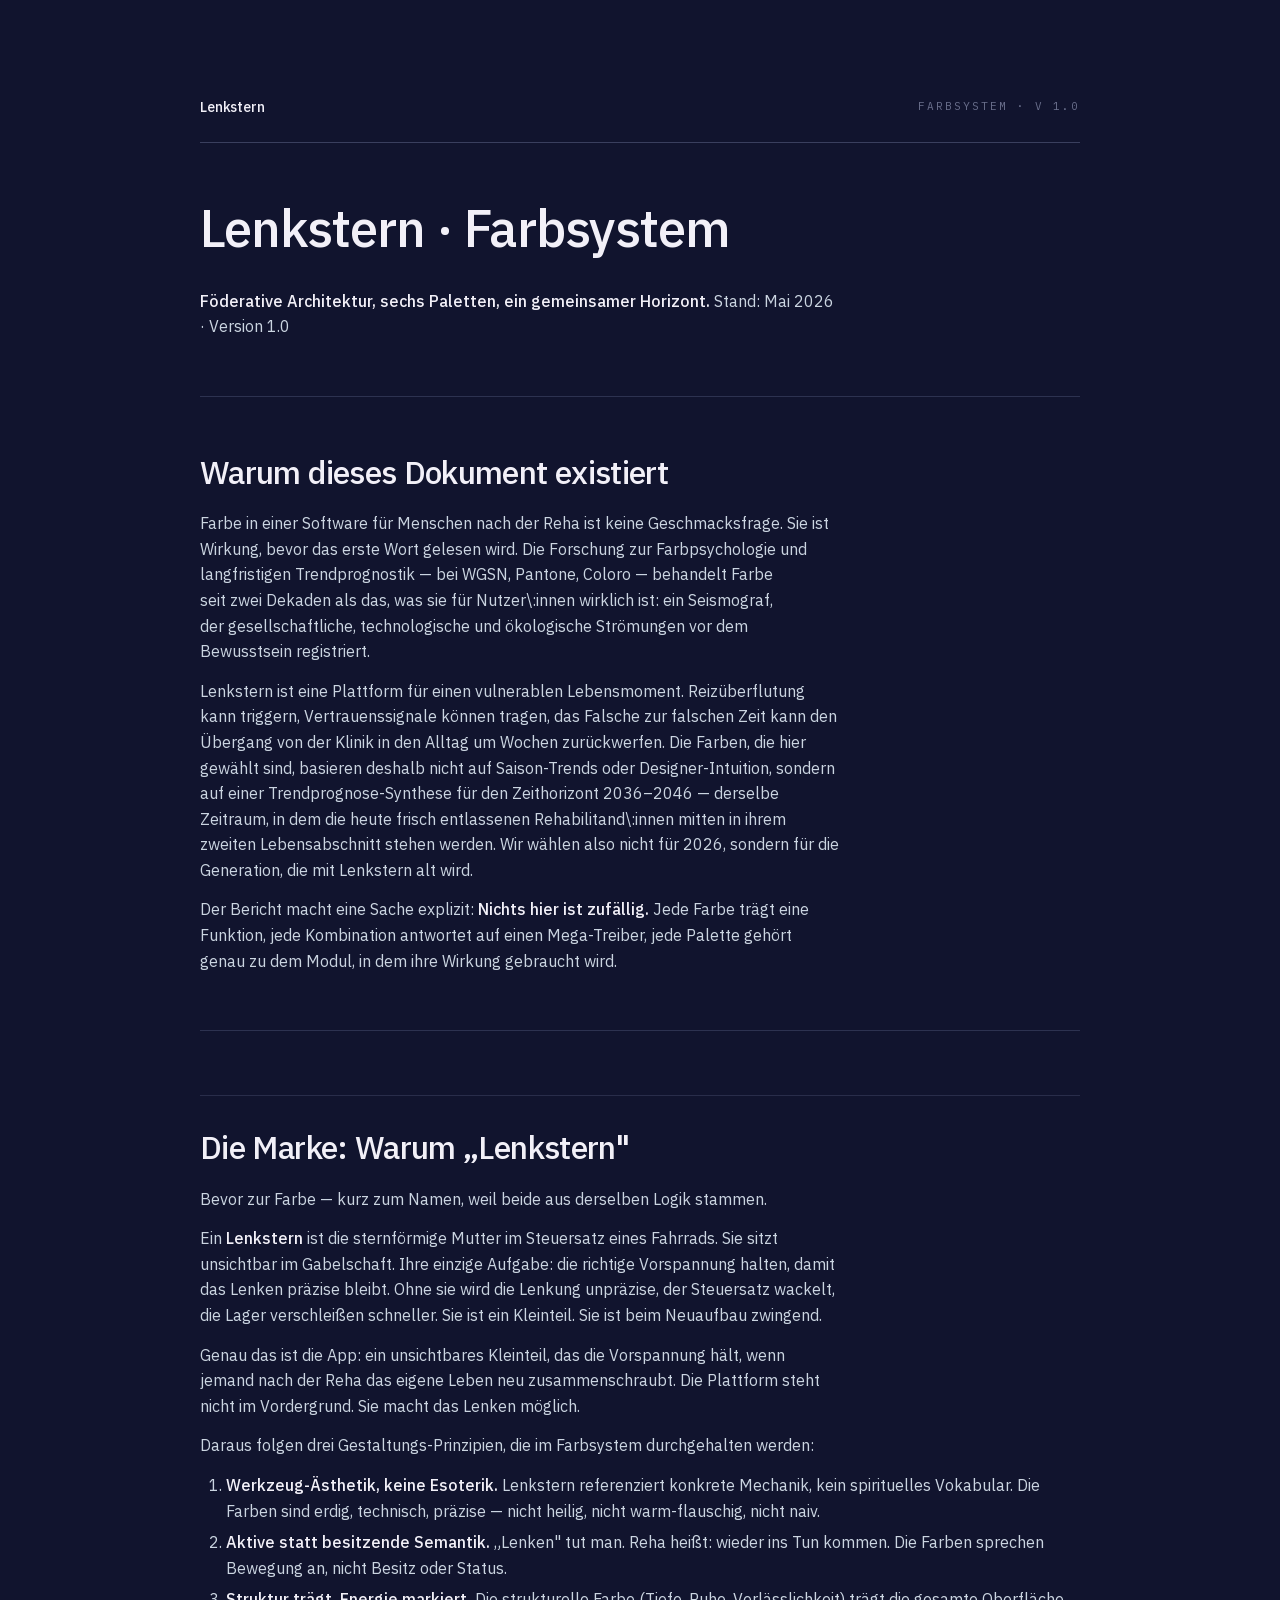
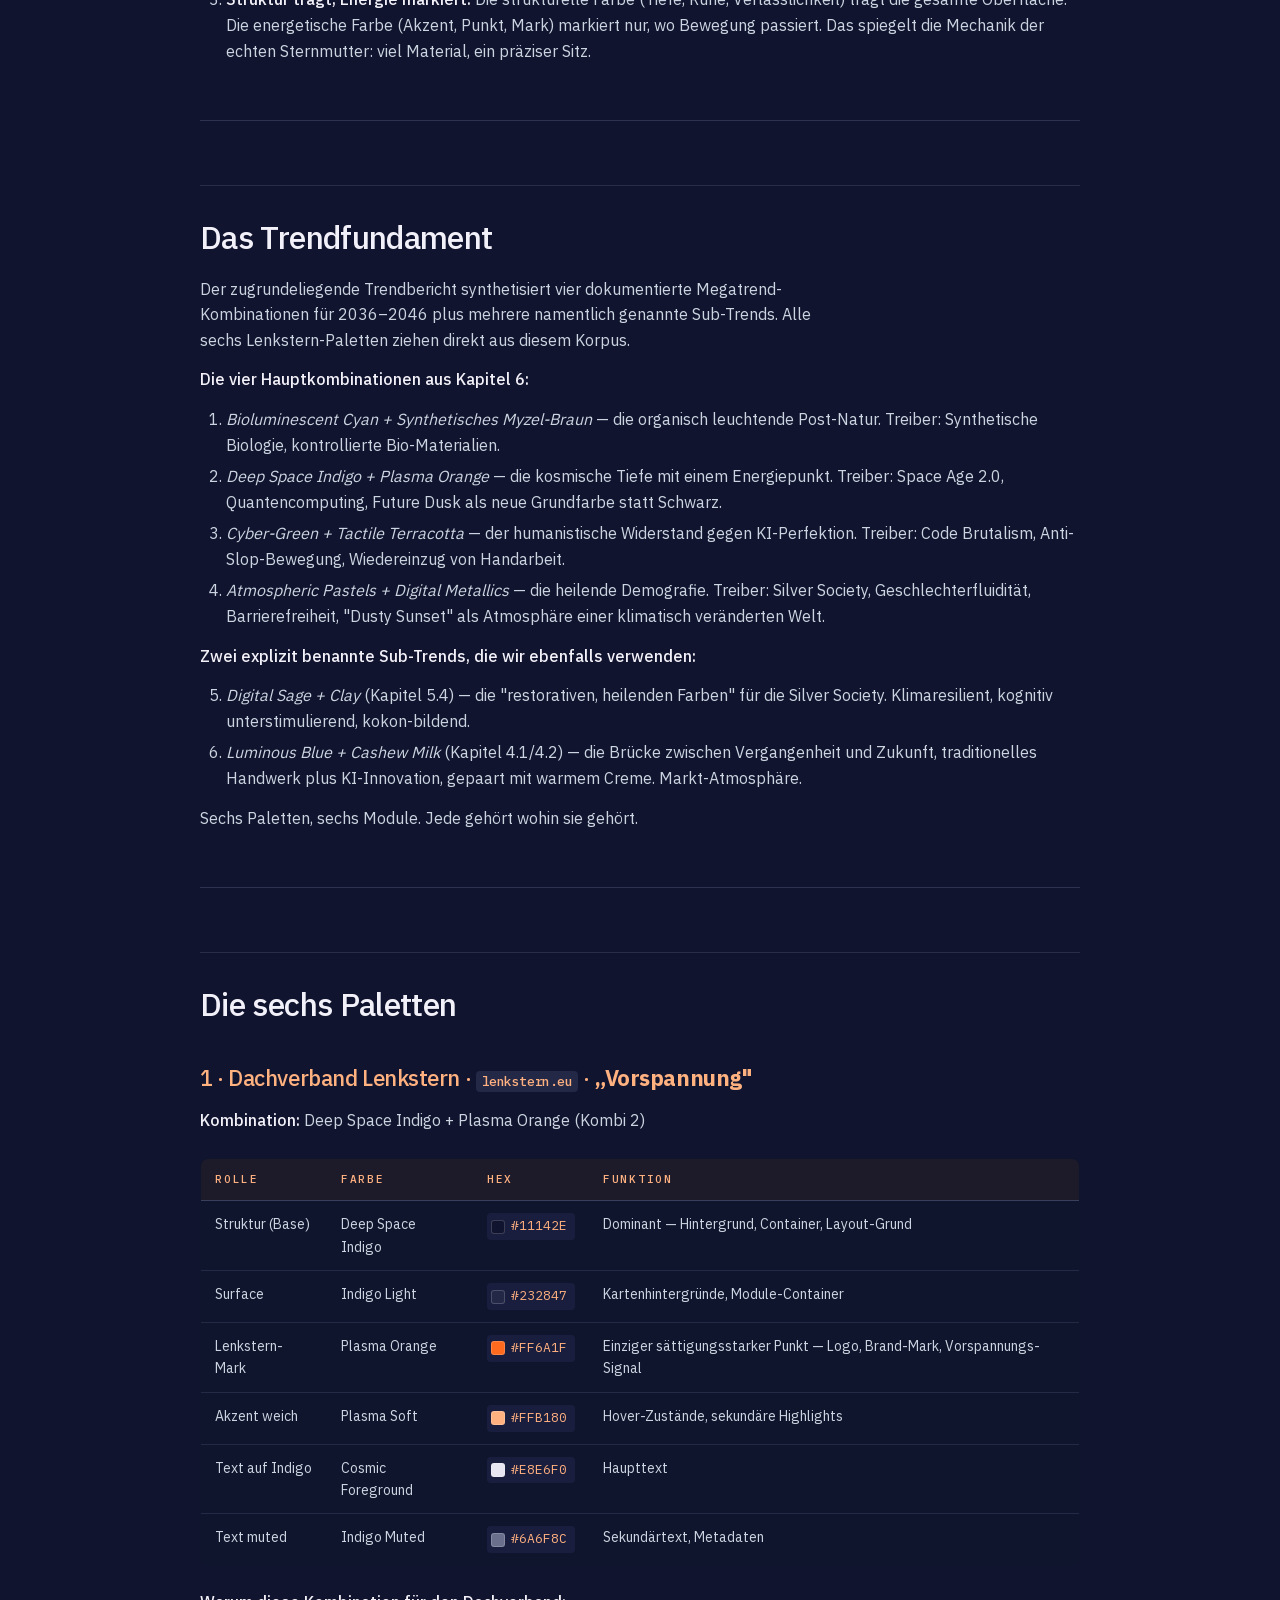
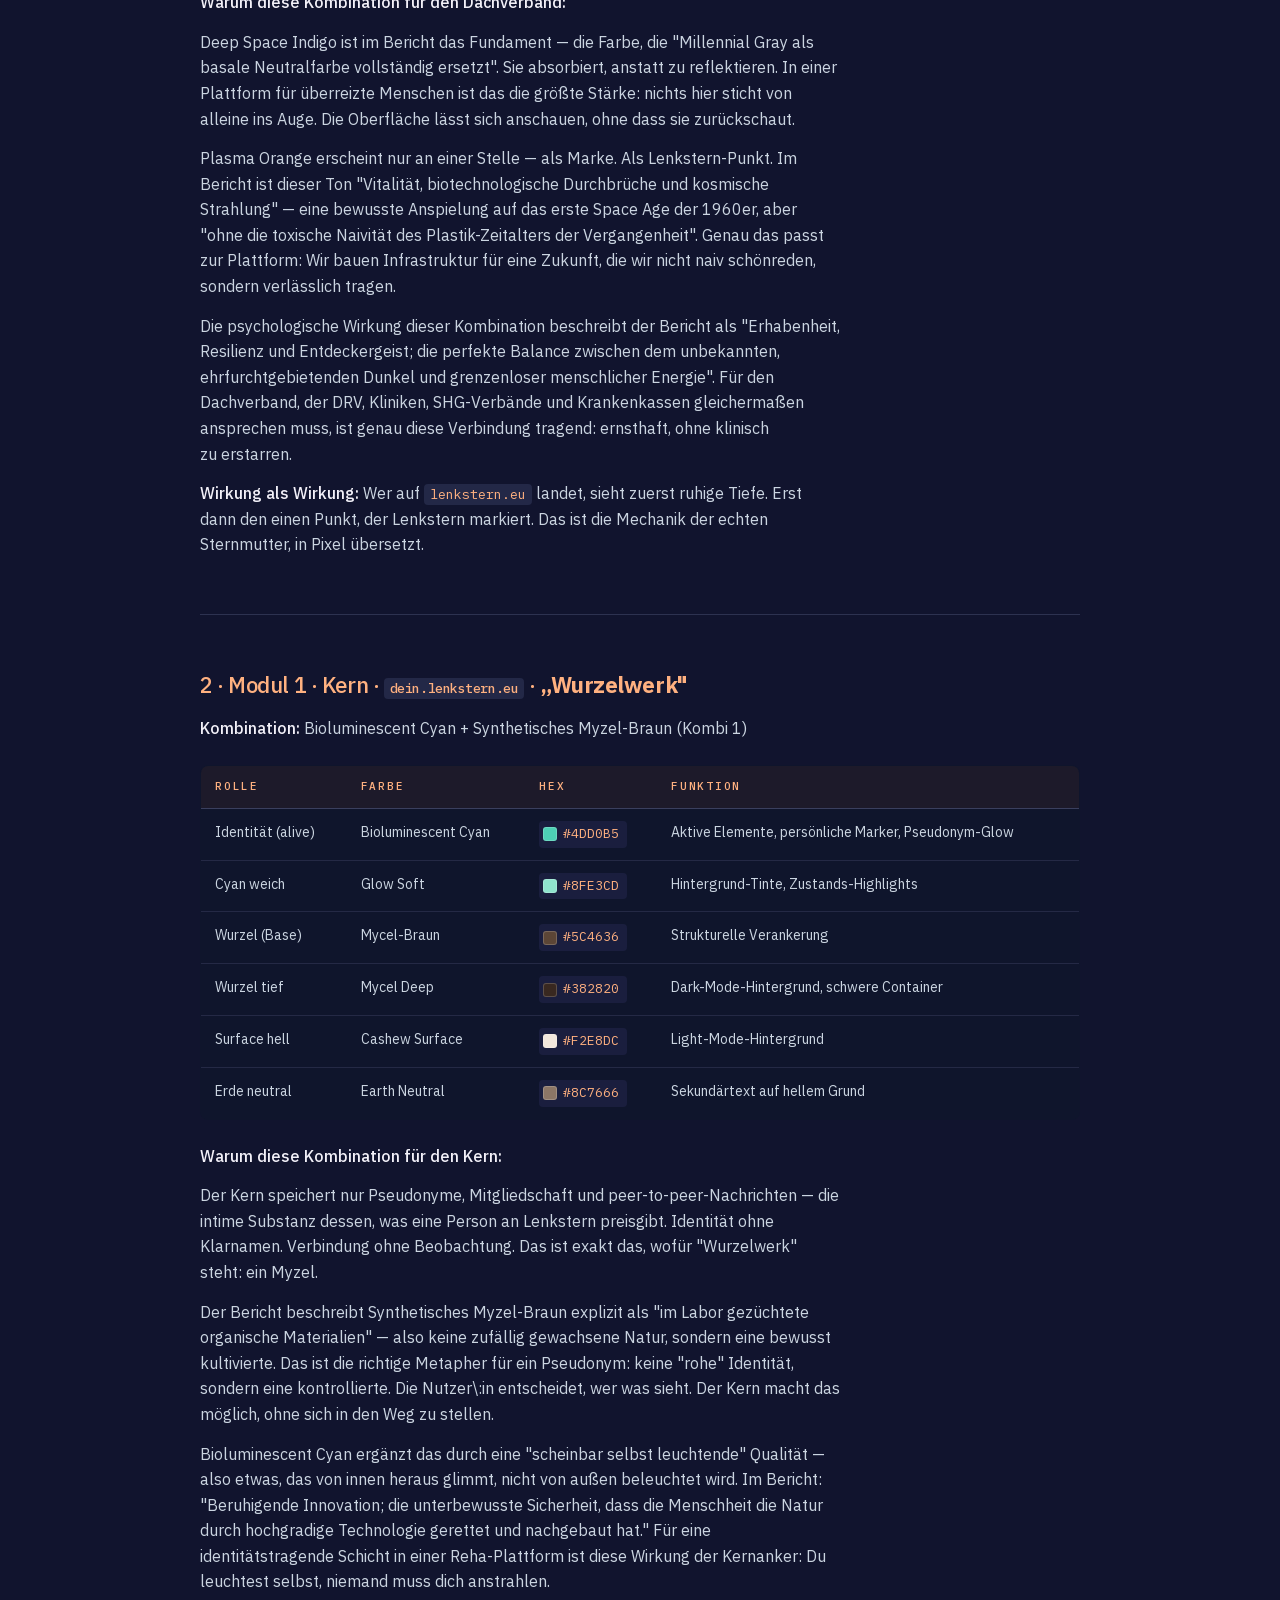
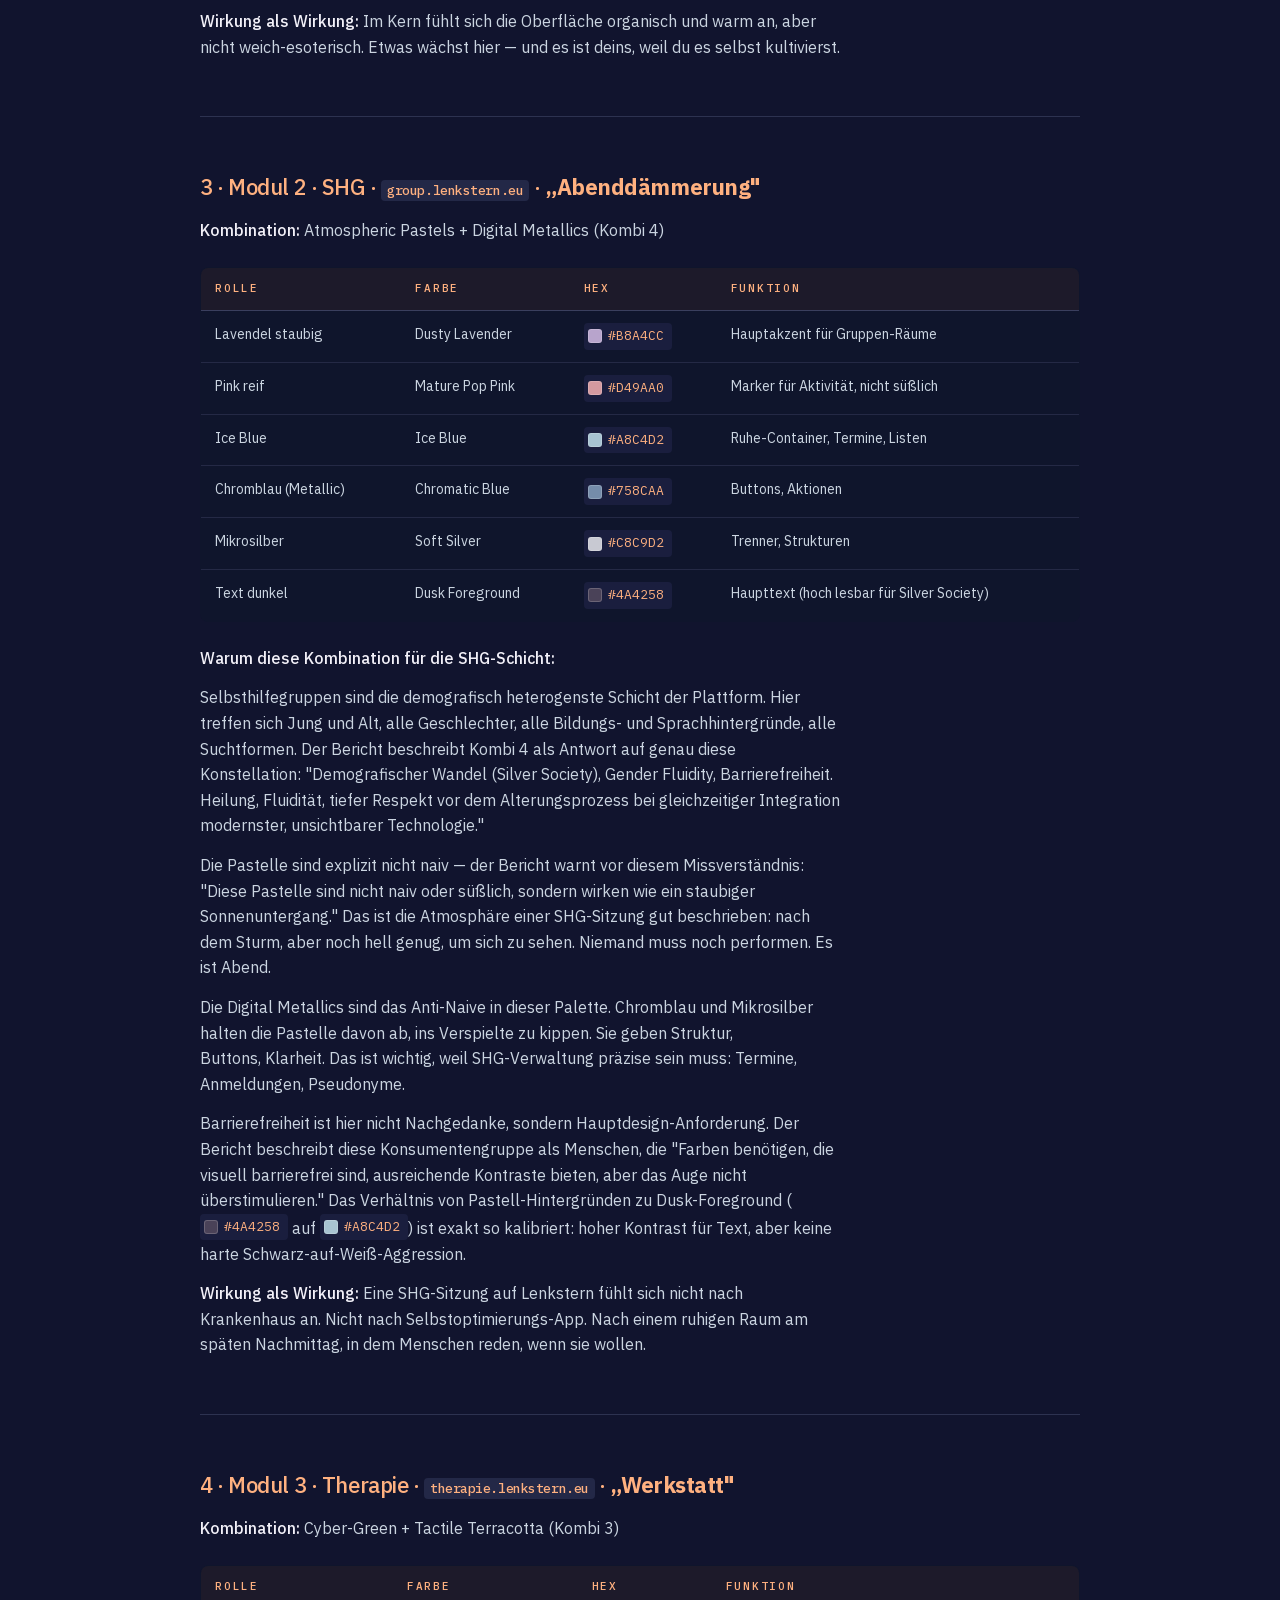
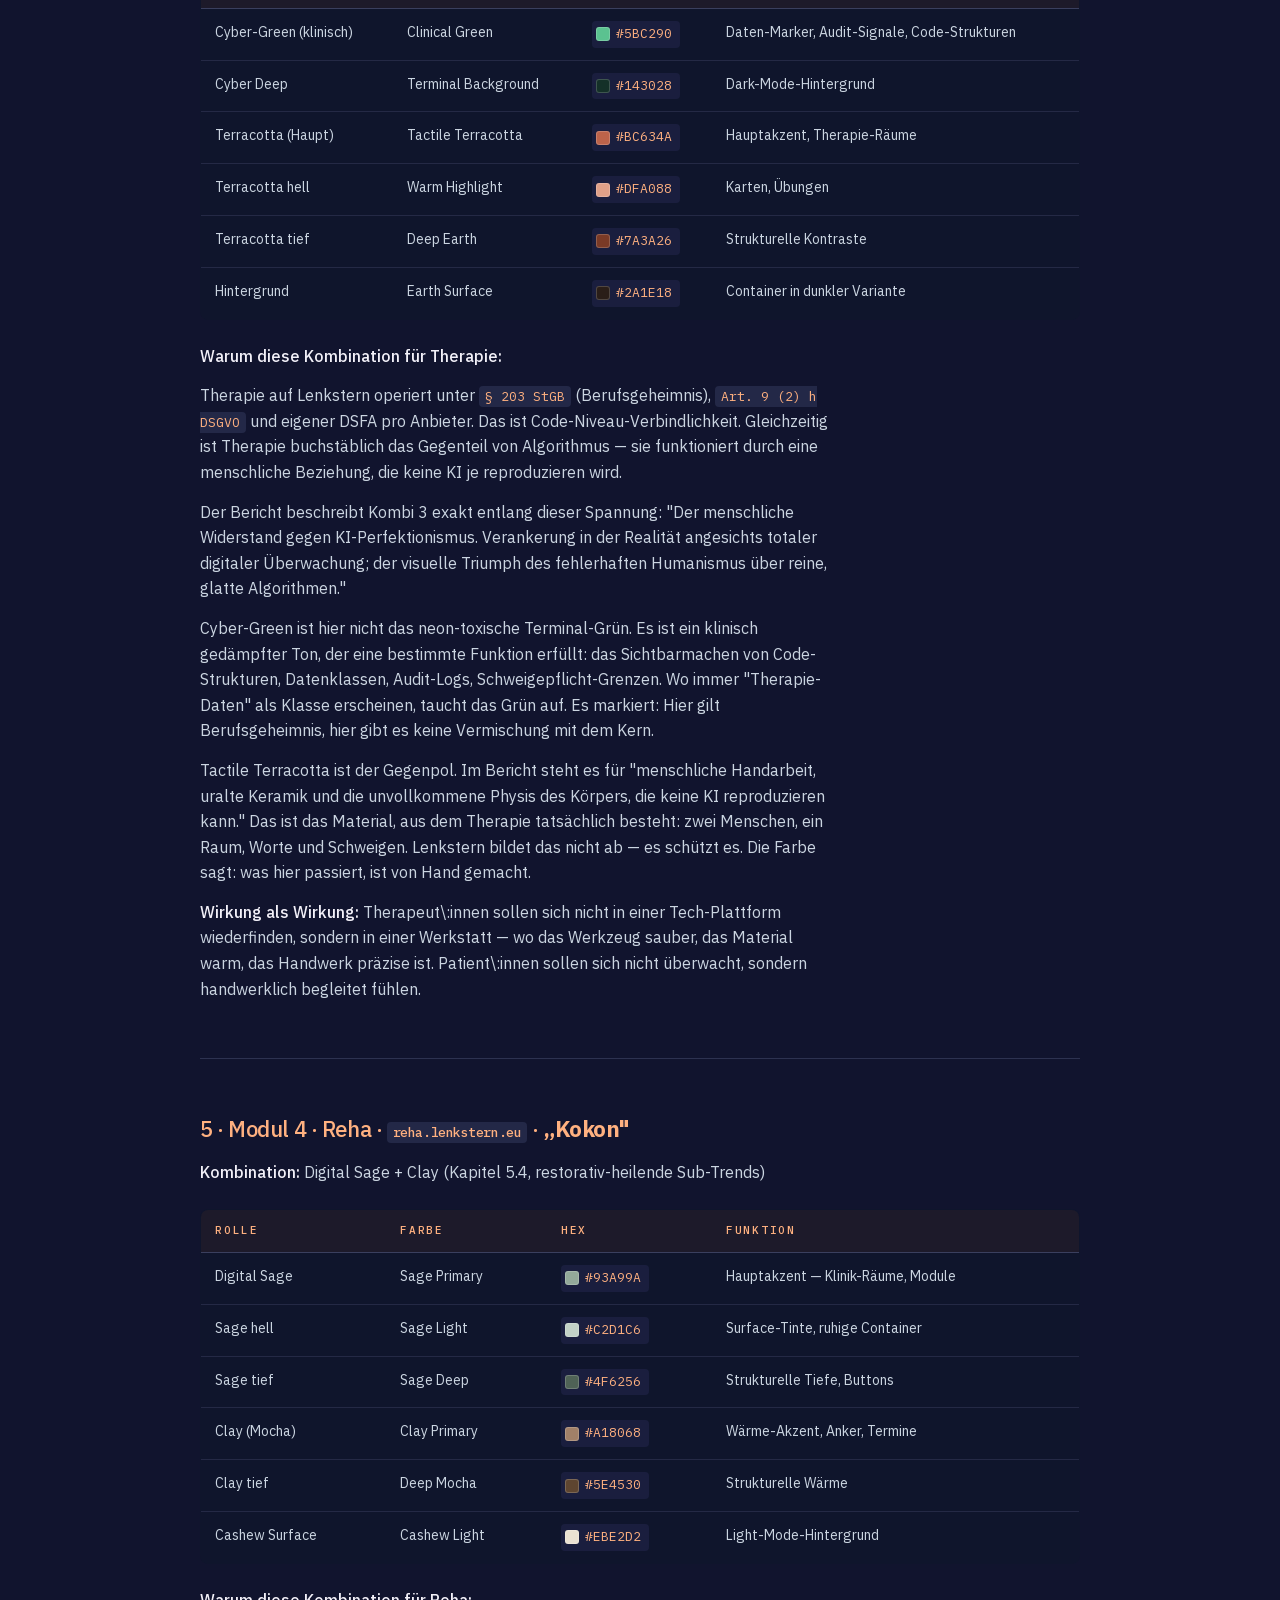
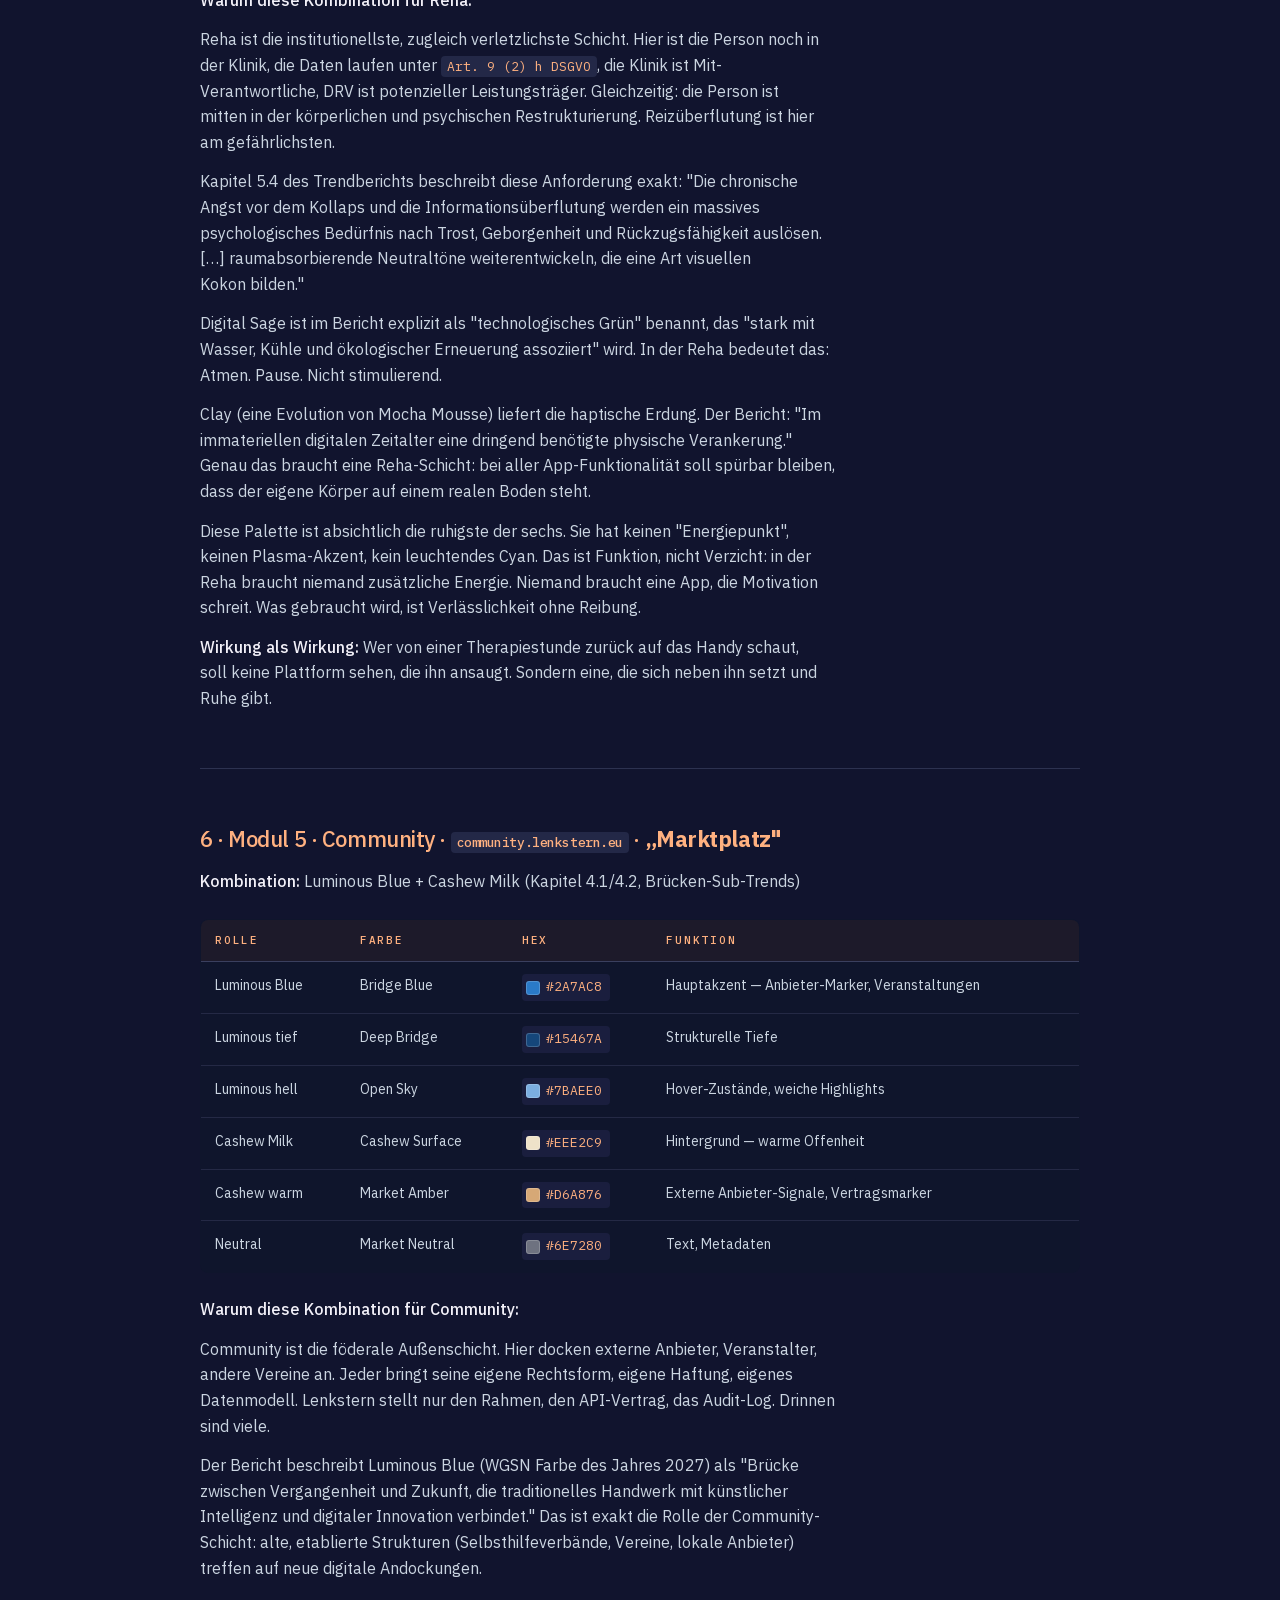
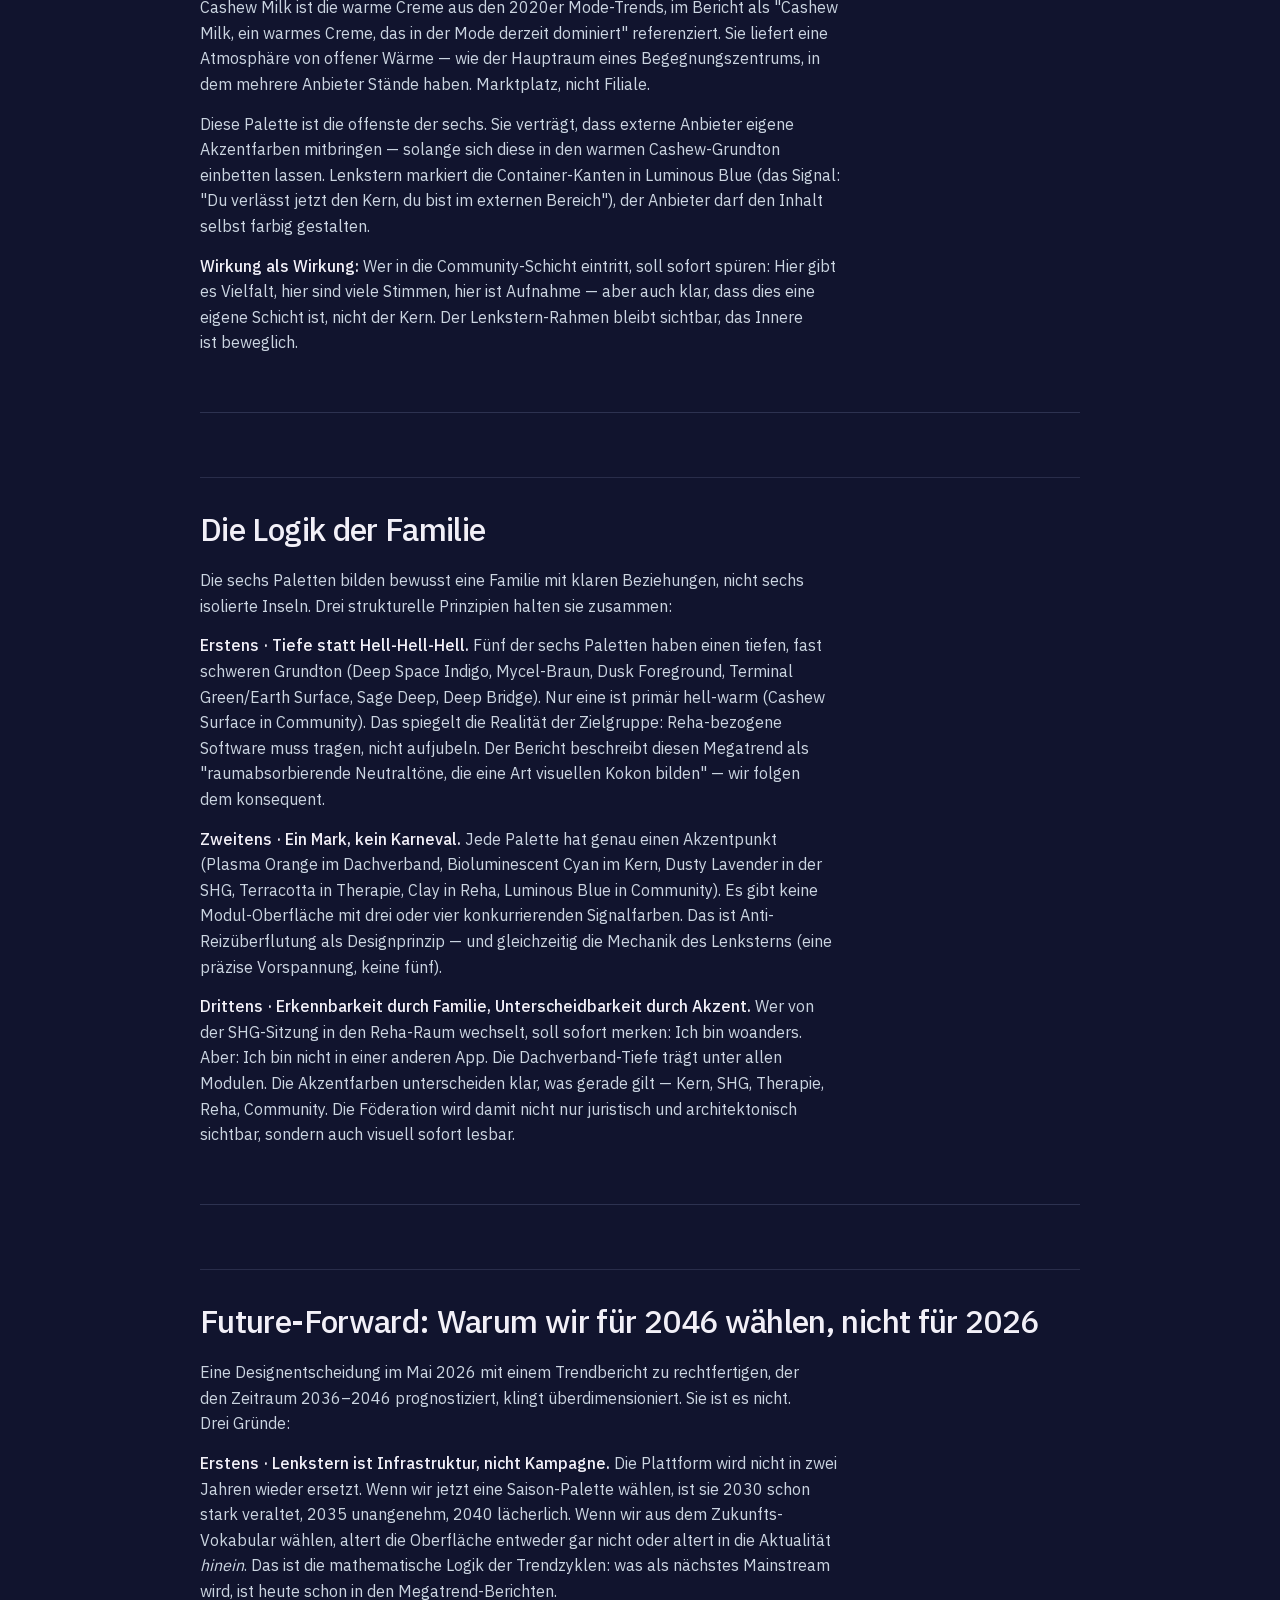
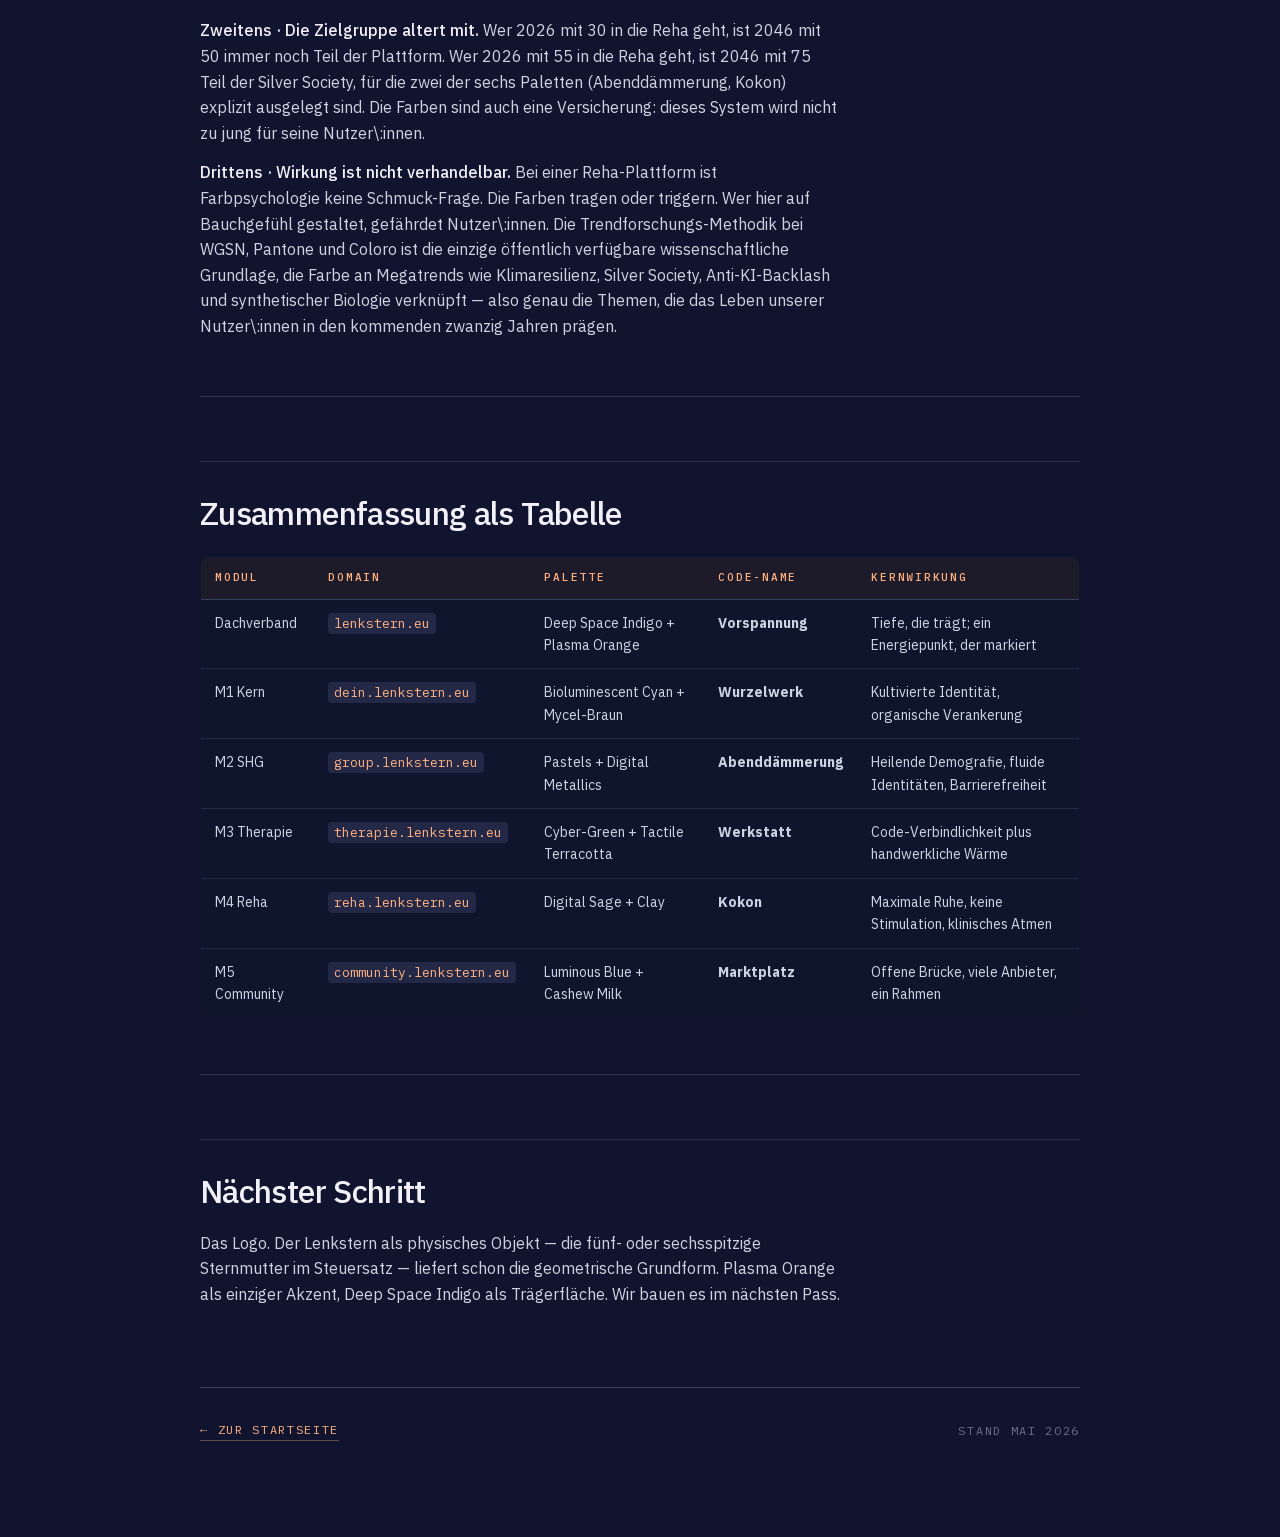
==== commit ba17211a: "Startseite und Farbsystem: Betreiber Gero Strauß, Vereinsgründung/Burghaun entfernt, SEO-Metadaten" ====
--- a/farbsystem/index.html
+++ b/farbsystem/index.html
@@ -144,7 +144,7 @@
 <body>
 <main>
   <div class="topbar">
-    <a href="/" class="brand">Lenkstern<span class="ev">e.&nbsp;V. (i.&nbsp;Gr.)</span></a>
+    <a href="/" class="brand">Lenkstern</a>
     <nav>Farbsystem · V 1.0</nav>
   </div>
   <h1 id="lenkstern-farbsystem">Lenkstern · Farbsystem</h1>
